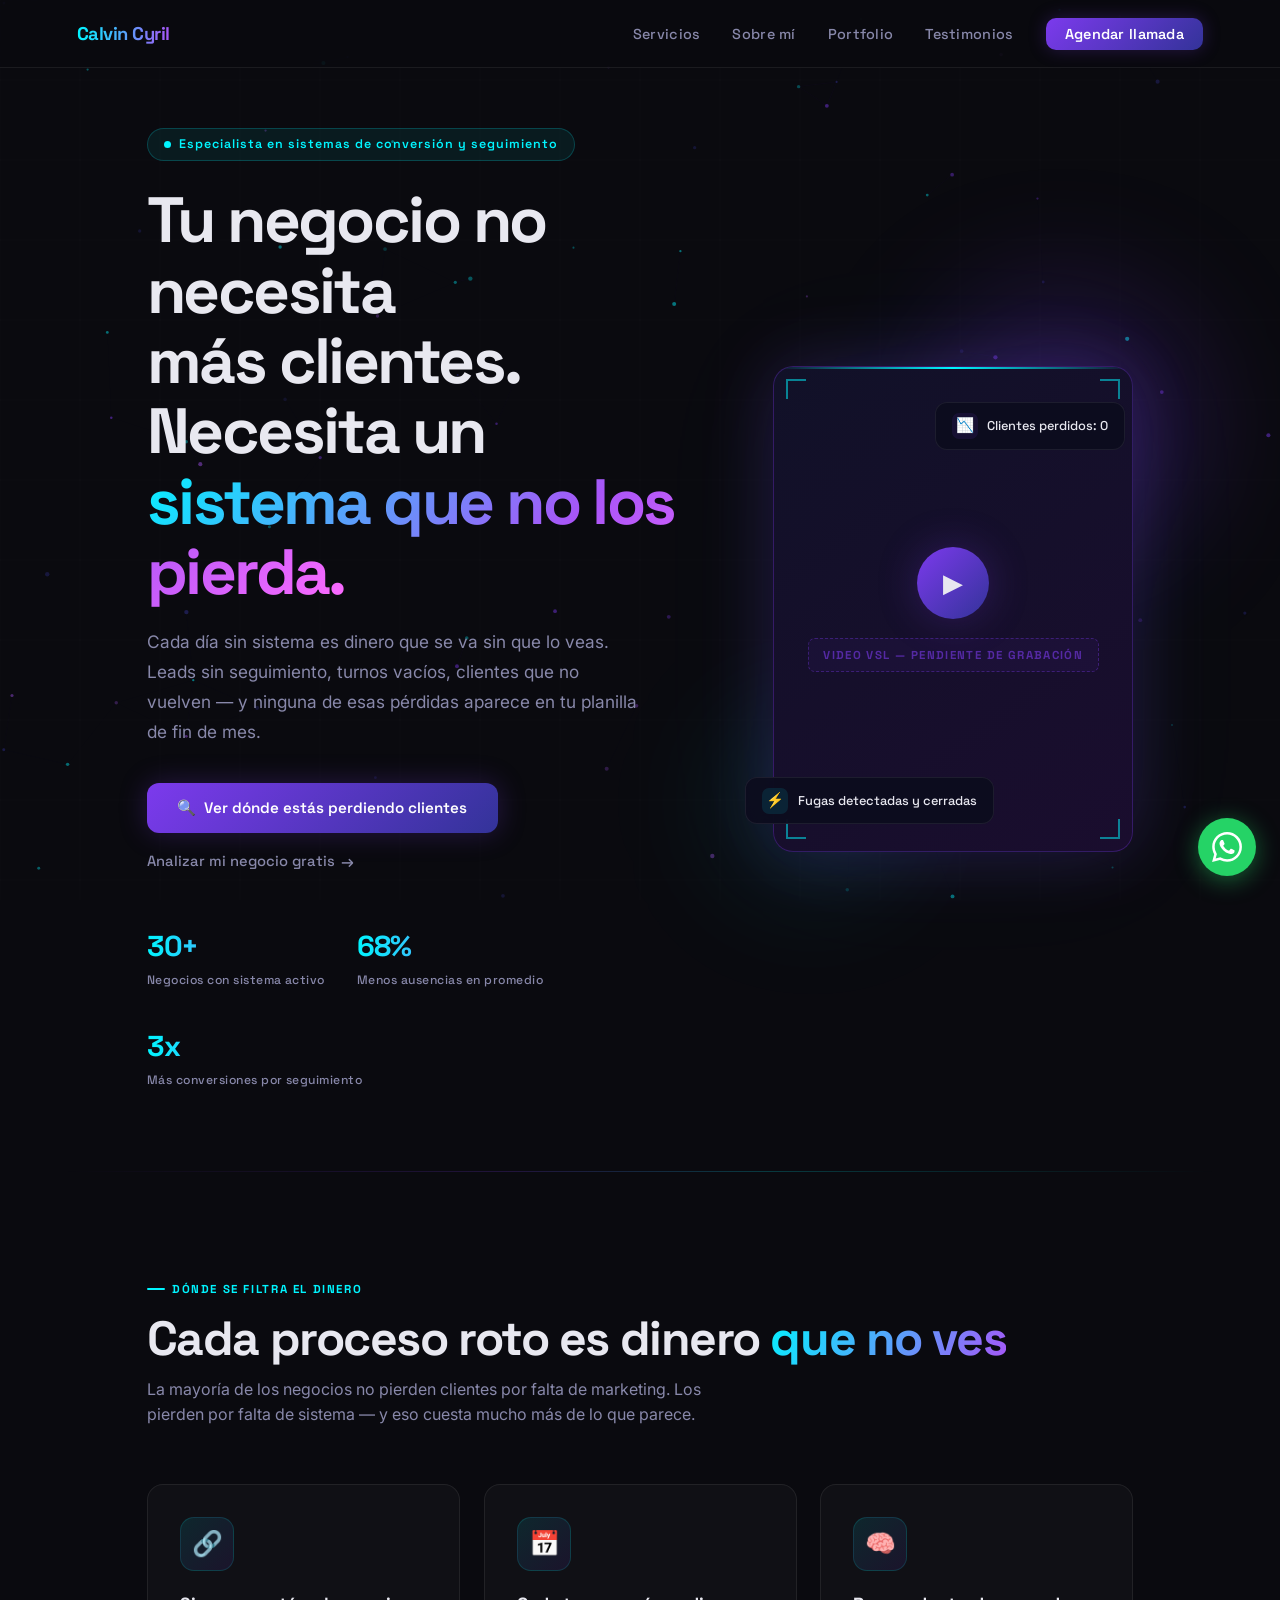
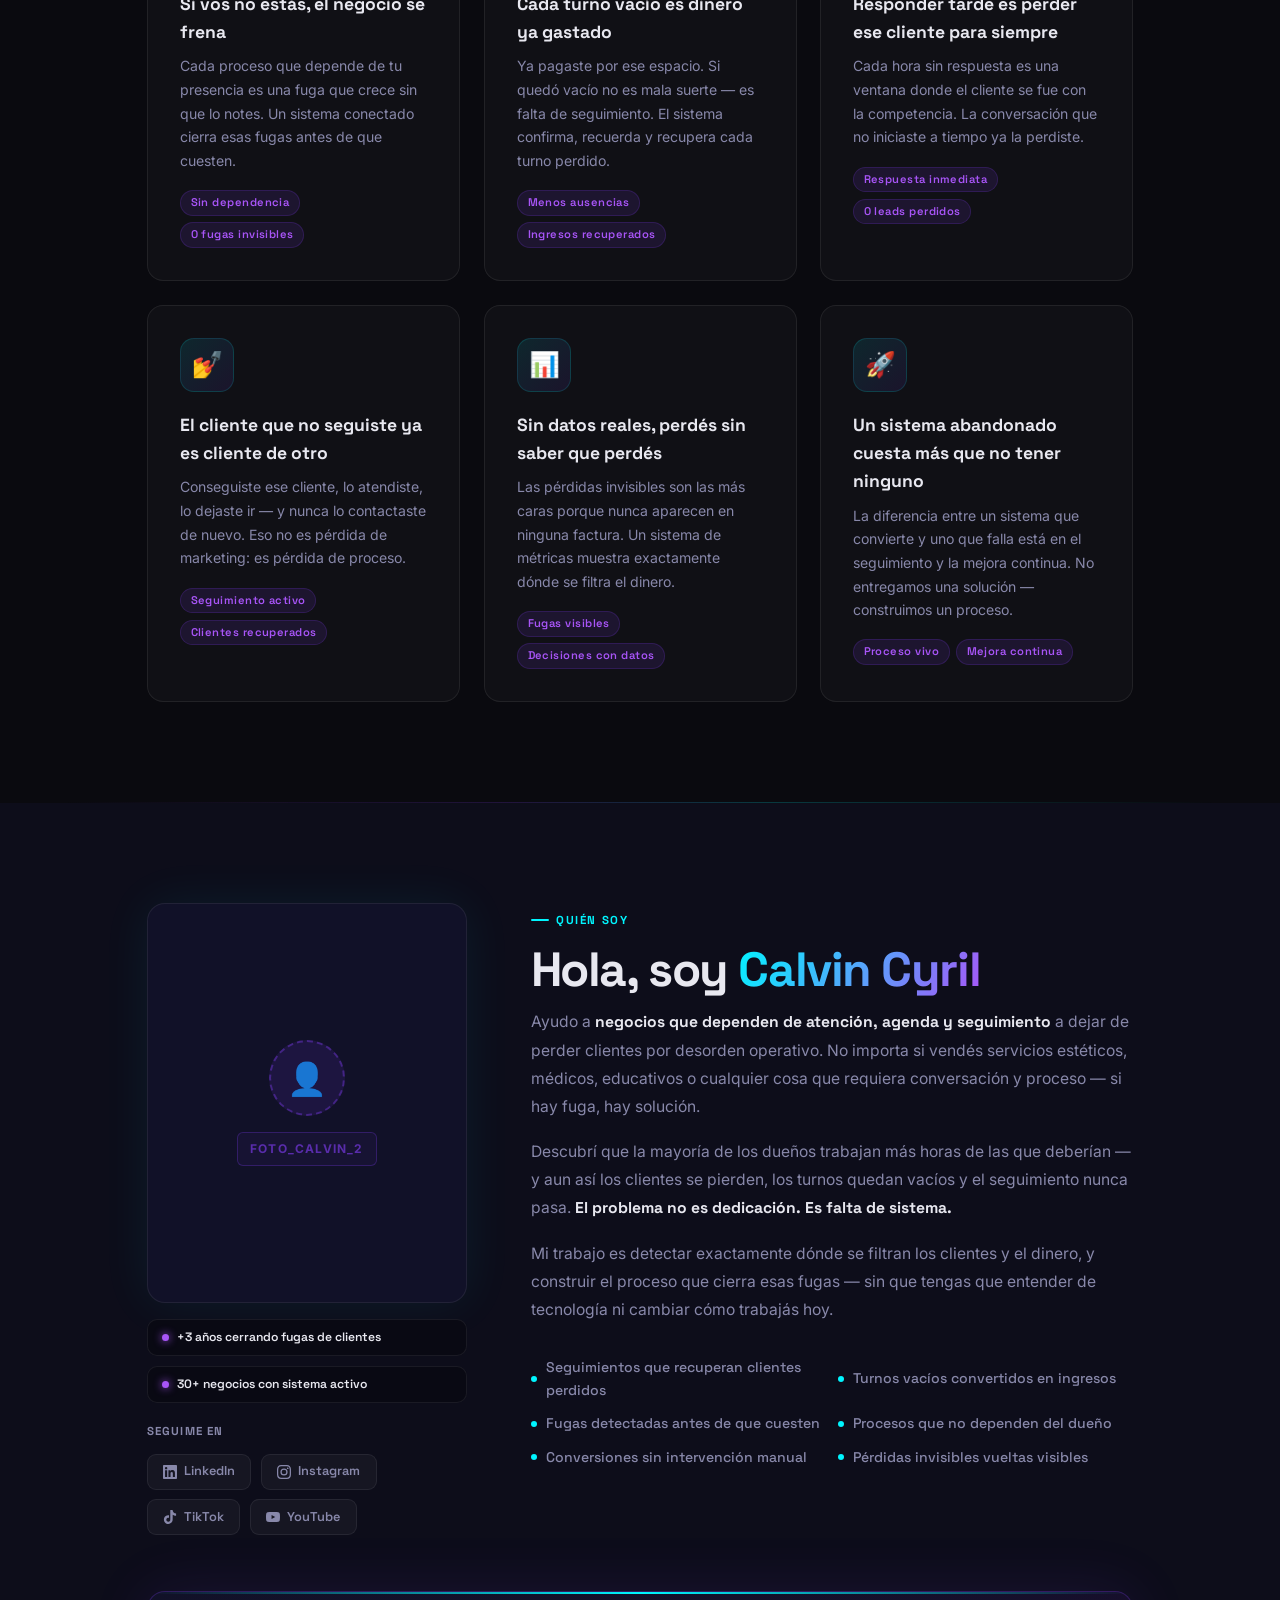
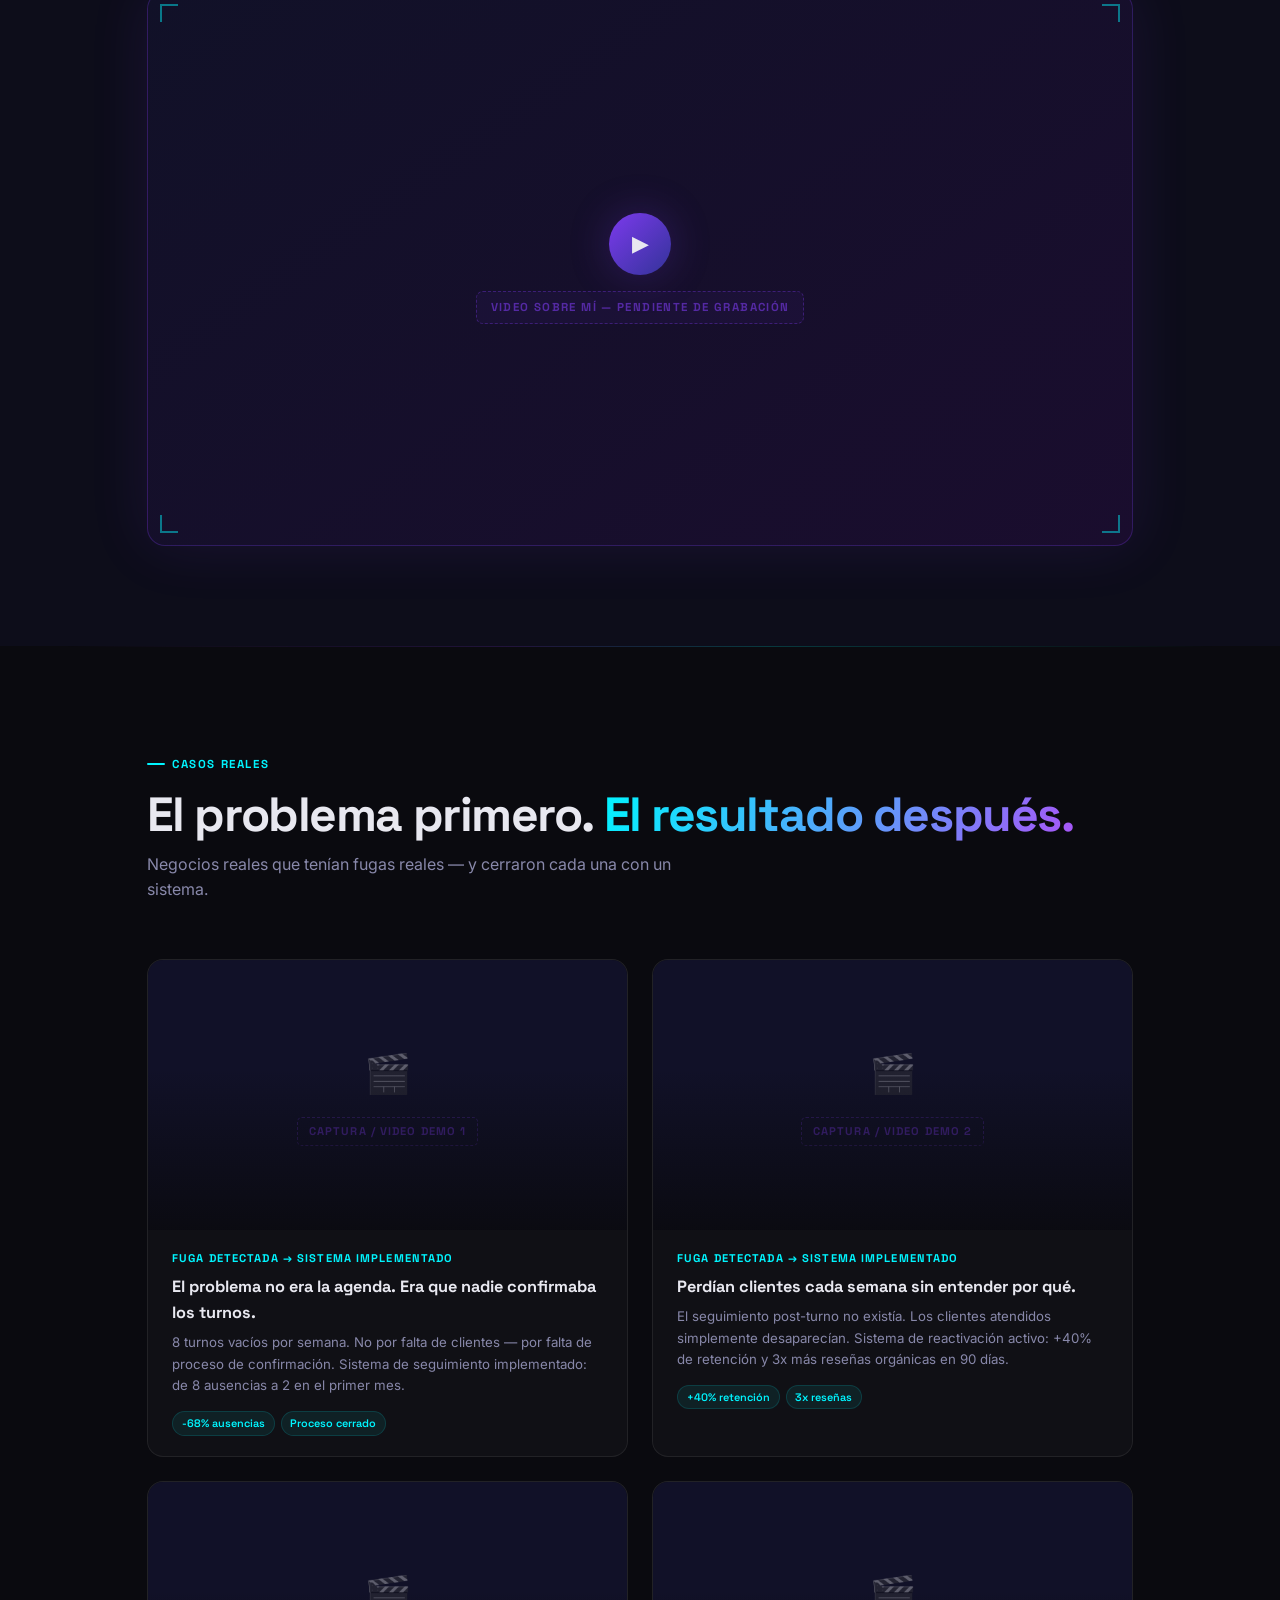
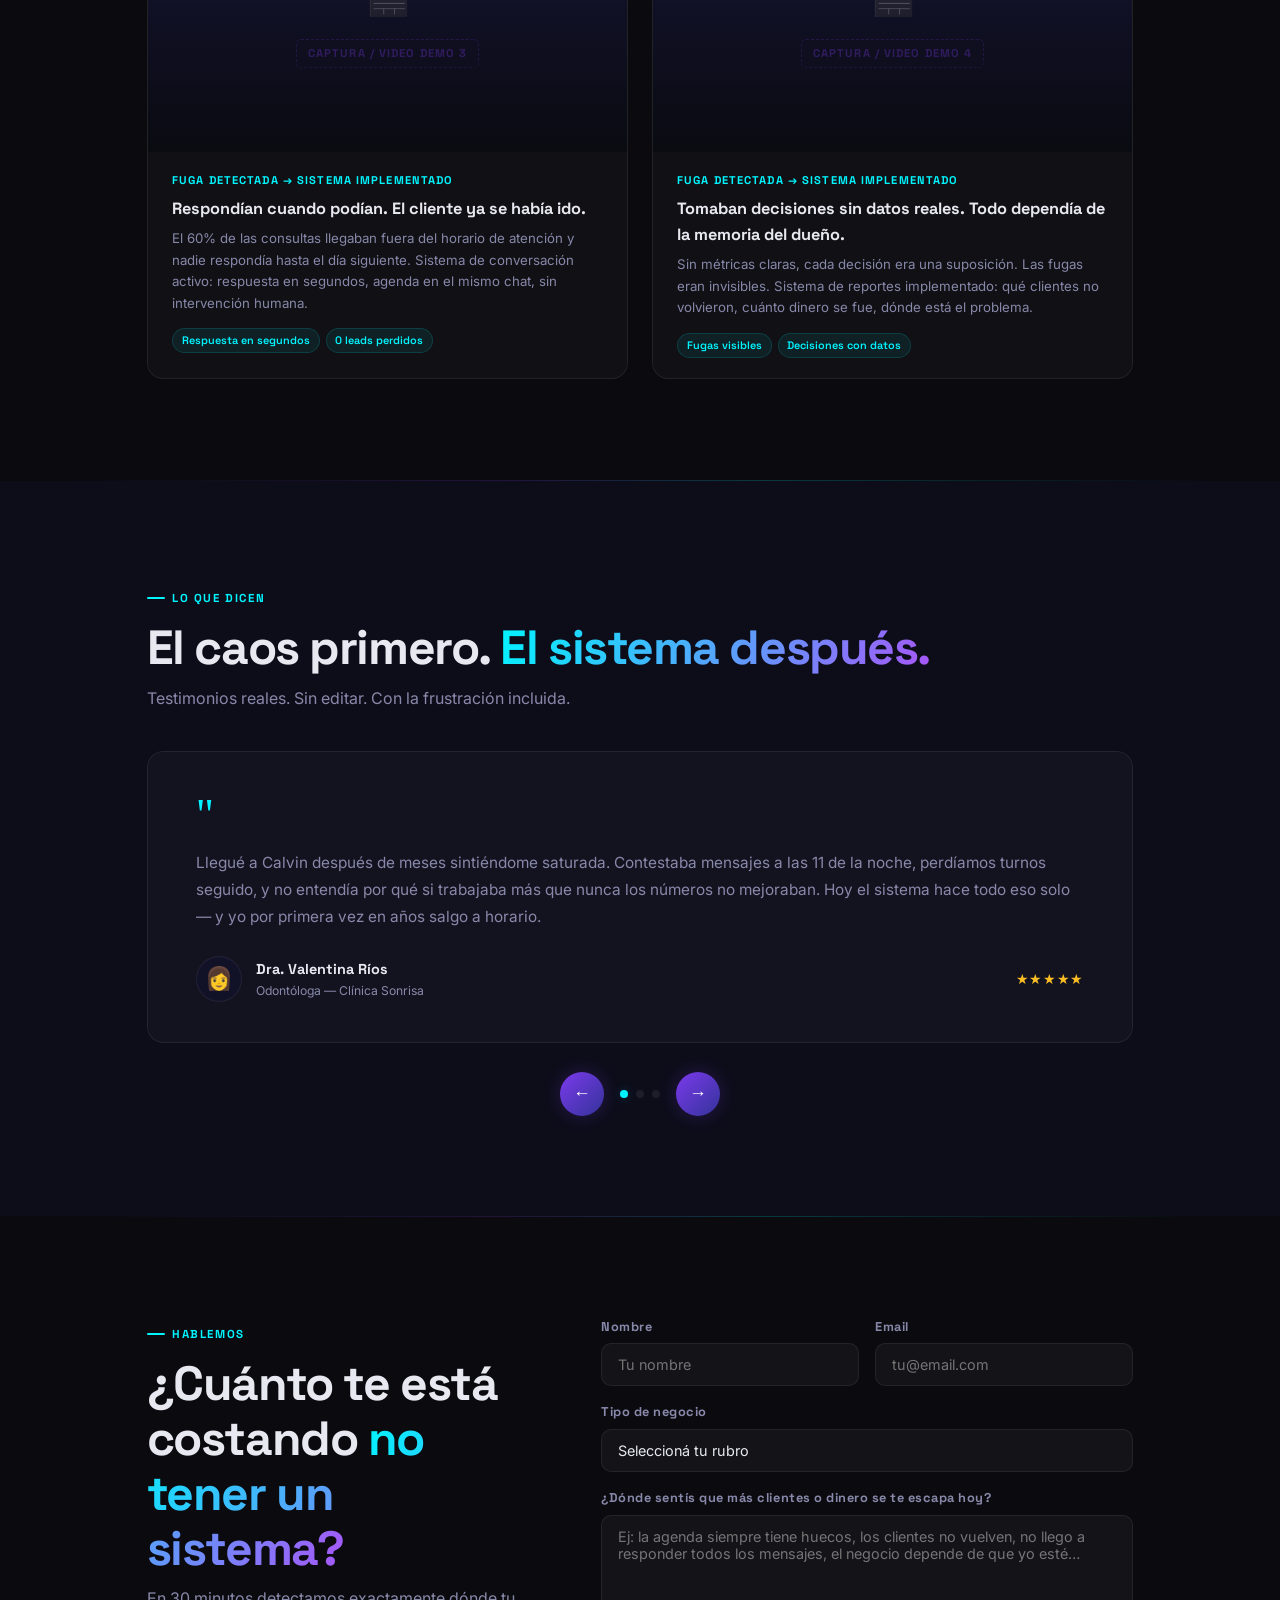
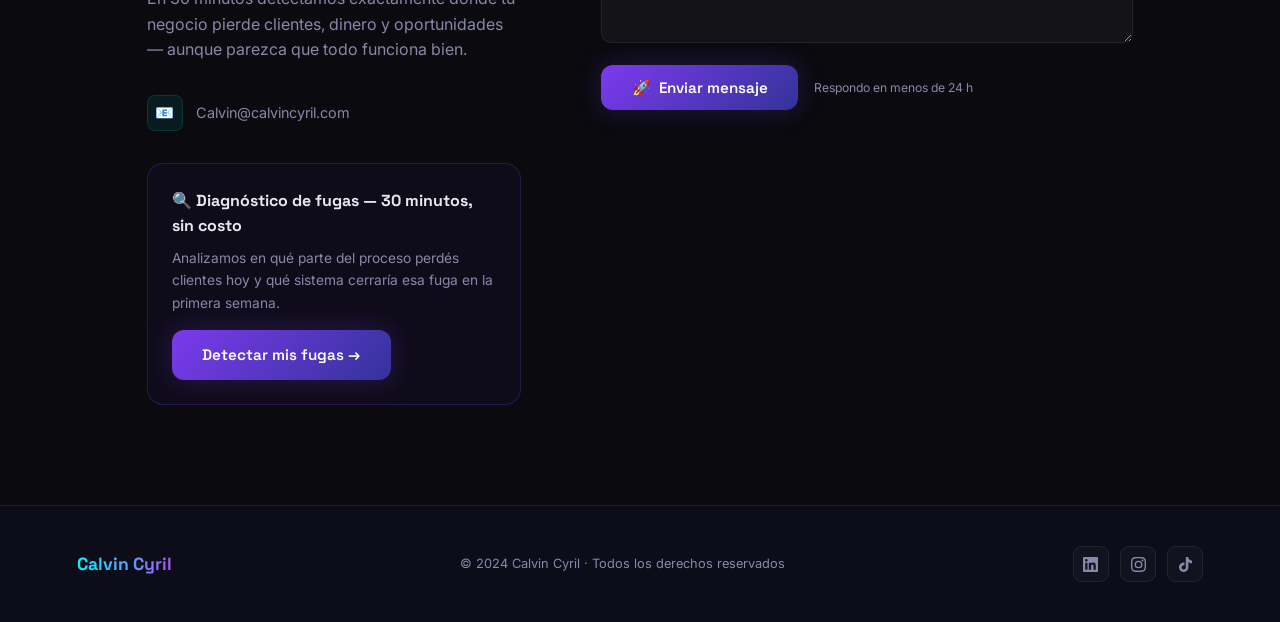
==== index.html @ 72922865 "primer commit" ====
<!DOCTYPE html>
<html lang="es">
<head>
  <meta charset="UTF-8" />
  <meta name="viewport" content="width=device-width, initial-scale=1.0" />
  <title>Calvin Cyril — Implemento sistemas que convierten y retienen clientes</title>
  <link rel="preconnect" href="https://fonts.googleapis.com" />
  <link rel="preconnect" href="https://fonts.gstatic.com" crossorigin />
  <link href="https://fonts.googleapis.com/css2?family=Space+Grotesk:wght@300;400;500;600;700&family=Inter:wght@300;400;500;600&display=swap" rel="stylesheet" />
  <style>
    /* ====== RESET & VARIABLES ====== */
    *, *::before, *::after { box-sizing: border-box; margin: 0; padding: 0; }

    :root {
      --bg:     #0a0a0f;
      --bg2:    #0d0d1a;
      --bg3:    #111128;
      --cyan:   #00f5ff;
      --violet: #7c3aed;
      --vio2:   #a855f7;
      --vio3:   #333399;
      --gc:     rgba(0,245,255,.18);
      --gv:     rgba(124,58,237,.25);
      --text:   #e8e8f0;
      --muted:  #8888aa;
      --border: rgba(255,255,255,.07);
      --card:   rgba(255,255,255,.028);
      --r:      16px;
      --t:      .35s cubic-bezier(.4,0,.2,1);
    }

    html { scroll-behavior: smooth; }
    body {
      font-family: 'Space Grotesk', sans-serif;
      background: var(--bg);
      color: var(--text);
      overflow-x: hidden;
      line-height: 1.6;
    }
    ::selection { background: var(--violet); color: #fff; }
    ::-webkit-scrollbar { width: 5px; }
    ::-webkit-scrollbar-track { background: var(--bg); }
    ::-webkit-scrollbar-thumb { background: var(--vio3); border-radius: 3px; }

    /* ====== CANVAS ====== */
    #bg-canvas { position: fixed; inset: 0; z-index: 0; pointer-events: none; }

    /* ====== NAV ====== */
    nav {
      position: fixed; top: 0; left: 0; right: 0; z-index: 100;
      padding: 0 6vw; height: 68px;
      display: flex; align-items: center; justify-content: space-between;
      background: rgba(10,10,15,.75);
      backdrop-filter: blur(18px);
      border-bottom: 1px solid var(--border);
      transition: background var(--t);
    }
    .nav-logo {
      font-size: 1.15rem; font-weight: 700; letter-spacing: -.5px;
      background: linear-gradient(90deg,var(--cyan),var(--vio2));
      -webkit-background-clip: text; -webkit-text-fill-color: transparent; background-clip: text;
    }
    .nav-links { display: flex; gap: 2rem; list-style: none; }
    .nav-links a {
      color: var(--muted); text-decoration: none;
      font-size: .9rem; font-weight: 500; letter-spacing: .02em;
      transition: color var(--t);
    }
    .nav-links a:hover { color: var(--cyan); }
    .nav-cta {
      padding: .45rem 1.2rem !important;
      border-radius: 10px !important;
      background: linear-gradient(135deg,var(--violet),var(--vio3)) !important;
      color: #fff !important;
      box-shadow: 0 0 18px var(--gv) !important;
      font-weight: 600 !important;
    }
    .nav-cta:hover { filter: brightness(1.15) !important; transform: translateY(-1px); box-shadow: 0 0 30px var(--gv) !important; }
    .hamburger { display: none; flex-direction: column; gap: 5px; cursor: pointer; padding: 4px; }
    .hamburger span { display: block; width: 24px; height: 2px; background: var(--text); border-radius: 2px; transition: var(--t); }

    /* ====== SINGLE BUTTON STYLE ====== */
    .btn {
      display: inline-flex; align-items: center; gap: .5rem;
      padding: .82rem 1.9rem; border-radius: 12px;
      font-family: 'Space Grotesk', sans-serif;
      font-weight: 600; font-size: .95rem;
      cursor: pointer; text-decoration: none;
      border: none;
      background: linear-gradient(135deg,var(--violet) 0%,var(--vio3) 100%);
      color: #fff;
      box-shadow: 0 0 28px var(--gv);
      transition: var(--t);
    }
    .btn:hover {
      transform: translateY(-2px);
      box-shadow: 0 0 48px rgba(124,58,237,.55);
      filter: brightness(1.12);
    }
    .btn-sm { padding: .6rem 1.3rem; font-size: .88rem; }

    /* ====== SHARED ====== */
    section { position: relative; z-index: 1; }
    .section-inner { max-width: 1140px; margin: 0 auto; padding: 100px 6vw; }
    .section-tag {
      display: inline-flex; align-items: center; gap: .45rem;
      font-size: .72rem; font-weight: 700; letter-spacing: .14em;
      text-transform: uppercase; color: var(--cyan); margin-bottom: .9rem;
    }
    .section-tag::before {
      content: ''; display: block; width: 18px; height: 2px;
      background: var(--cyan); border-radius: 2px;
    }
    .section-title {
      font-size: clamp(1.9rem,4vw,3rem); font-weight: 700;
      line-height: 1.14; letter-spacing: -.03em; margin-bottom: .6rem;
    }
    .section-title span {
      background: linear-gradient(120deg,var(--cyan) 0%,var(--vio2) 100%);
      -webkit-background-clip: text; -webkit-text-fill-color: transparent; background-clip: text;
    }
    .section-sub {
      color: var(--muted); font-size: 1rem; max-width: 560px;
      margin-bottom: 3.5rem; font-family: 'Inter',sans-serif;
    }
    .gradient-divider {
      height: 1px;
      background: linear-gradient(90deg,transparent 5%,var(--violet) 40%,var(--cyan) 60%,transparent 95%);
      opacity: .2;
    }

    /* ====== DOMINO ANIMATIONS ====== */
    @keyframes dominoFall {
      0%   { opacity:0; transform: perspective(700px) rotateX(-30deg) translateY(50px) scale(.97); }
      65%  { opacity:1; transform: perspective(700px) rotateX(4deg)   translateY(-4px) scale(1); }
      100% { opacity:1; transform: perspective(700px) rotateX(0)       translateY(0)    scale(1); }
    }
    .domino-item { opacity: 0; }
    .domino-item.dom-in {
      animation: dominoFall .6s cubic-bezier(.34,1.2,.64,1) forwards;
    }

    /* fade-up for non-card elements */
    .fade-up { opacity:0; transform:translateY(28px); transition: opacity .7s ease, transform .7s ease; }
    .fade-up.visible { opacity:1; transform:translateY(0); }

    /* ====== ICON ANIMATIONS ====== */
    @keyframes iSpin   { to { transform: rotate(360deg); } }
    @keyframes iBounce { 0%,100%{transform:translateY(0)} 50%{transform:translateY(-7px)} }
    @keyframes iGlow   { 0%,100%{box-shadow:0 0 10px var(--gc)} 50%{box-shadow:0 0 28px var(--gc),0 0 50px rgba(0,245,255,.15)} }
    @keyframes iPulse  { 0%,100%{transform:scale(1)} 50%{transform:scale(1.18)} }
    @keyframes iFloat  { 0%,100%{transform:translateY(0) rotate(0deg)} 50%{transform:translateY(-5px) rotate(8deg)} }
    @keyframes iPing   { 0%,100%{transform:scale(1);opacity:1} 50%{transform:scale(1.12);opacity:.85} }

    .i-spin  { animation: iSpin   9s linear         infinite; }
    .i-bounce{ animation: iBounce 2.4s ease-in-out  infinite; }
    .i-glow  { animation: iGlow   2.2s ease-in-out  infinite; }
    .i-pulse { animation: iPulse  2s ease-in-out    infinite; }
    .i-float { animation: iFloat  3.2s ease-in-out  infinite; }
    .i-ping  { animation: iPing   2.8s ease-in-out  infinite; }

    @keyframes pulse { 0%,100%{opacity:1;transform:scale(1)} 50%{opacity:.4;transform:scale(.8)} }
    @keyframes float { 0%,100%{transform:translateY(0)} 50%{transform:translateY(-9px)} }

    /* ====== HERO ====== */
    #hero {
      min-height: 100vh; display: flex; align-items: center;
      padding-top: 68px; overflow: hidden;
    }
    .hero-inner {
      max-width: 1140px; margin: 0 auto; padding: 60px 6vw 80px;
      display: grid; grid-template-columns: 1fr 480px;
      gap: 4rem; align-items: center;
    }
    .hero-badge {
      display: inline-flex; align-items: center; gap: .5rem;
      padding: .35rem 1rem; border-radius: 50px;
      background: rgba(0,245,255,.07);
      border: 1px solid rgba(0,245,255,.2);
      color: var(--cyan); font-size: .78rem; font-weight: 600;
      letter-spacing: .08em; margin-bottom: 1.5rem;
    }
    .hero-badge .dot { width:7px;height:7px;border-radius:50%;background:var(--cyan);animation:pulse 2s infinite; }

    .hero-title {
      font-size: clamp(2.2rem, 5.5vw, 4rem);
      font-weight: 700; line-height: 1.1;
      letter-spacing: -.04em; margin-bottom: 1.2rem;
    }
    .hero-title .g {
      background: linear-gradient(135deg,var(--cyan) 0%,var(--vio2) 60%,#ff6bff 100%);
      -webkit-background-clip: text; -webkit-text-fill-color: transparent; background-clip: text;
    }
    .hero-desc {
      font-family: 'Inter',sans-serif; font-size: 1.08rem;
      color: var(--muted); line-height: 1.75;
      margin-bottom: 2.2rem; max-width: 490px;
    }
    .hero-actions { display: flex; gap: 1rem; flex-wrap: wrap; margin-bottom: 3rem; }

    /* Hero secondary link */
    .hero-link {
      display: inline-flex; align-items: center; gap: .4rem;
      color: var(--muted); font-size: .92rem; font-weight: 500;
      text-decoration: none; transition: color var(--t);
      align-self: center;
    }
    .hero-link:hover { color: var(--cyan); }
    .hero-link .arrow { font-size: 1rem; transition: transform var(--t); }
    .hero-link:hover .arrow { transform: translateX(4px); }

    .hero-stats { display: flex; gap: 2rem; flex-wrap: wrap; }
    .stat { display: flex; flex-direction: column; gap: .15rem; }
    .stat-num {
      font-size: 1.8rem; font-weight: 700;
      background: linear-gradient(90deg,var(--cyan),var(--vio2));
      -webkit-background-clip: text; -webkit-text-fill-color: transparent; background-clip: text;
      letter-spacing: -.04em;
    }
    .stat-label { font-size: .76rem; color: var(--muted); font-weight: 500; letter-spacing: .04em; }

    /* VSL video placeholder */
    .hero-vsl-wrap { position: relative; }
    .hero-vsl-frame {
      position: relative; border-radius: 20px; overflow: hidden;
      aspect-ratio: 9/16;
      background: linear-gradient(145deg,var(--bg3) 0%,#1a0d2e 100%);
      border: 1px solid rgba(124,58,237,.3);
      box-shadow: 0 0 70px rgba(124,58,237,.22), 0 0 140px rgba(0,245,255,.05);
    }
    .vsl-inner {
      width:100%; height:100%; display:flex; flex-direction:column;
      align-items:center; justify-content:center; gap:1.2rem;
      position:relative; z-index:1;
    }
    .vsl-play-btn {
      width: 72px; height: 72px; border-radius: 50%;
      background: linear-gradient(135deg,var(--violet),var(--vio3));
      display: flex; align-items: center; justify-content: center;
      font-size: 1.6rem; box-shadow: 0 0 40px var(--gv);
      cursor: pointer; transition: var(--t);
    }
    .vsl-play-btn:hover { transform: scale(1.1); box-shadow: 0 0 60px rgba(124,58,237,.6); }
    .vsl-label {
      font-size: .72rem; font-weight: 700; letter-spacing: .12em;
      color: rgba(124,58,237,.6); text-align: center; padding: .4rem .9rem;
      border: 1px dashed rgba(124,58,237,.35); border-radius: 7px;
      background: rgba(124,58,237,.06);
    }
    .vsl-scan {
      position: absolute; top: 0; left: 0; right: 0; height: 2px;
      background: linear-gradient(90deg,transparent,var(--cyan),transparent);
      animation: vslScan 3s linear infinite;
    }
    @keyframes vslScan {
      0%   { top: 0;    opacity: .7; }
      100% { top: 100%; opacity: 0; }
    }
    .vsl-corner {
      position: absolute; width: 20px; height: 20px;
      border-color: var(--cyan); border-style: solid; opacity: .5;
    }
    .vsl-corner.tl { top:12px;left:12px;  border-width:2px 0 0 2px; }
    .vsl-corner.tr { top:12px;right:12px; border-width:2px 2px 0 0; }
    .vsl-corner.bl { bottom:12px;left:12px;  border-width:0 0 2px 2px; }
    .vsl-corner.br { bottom:12px;right:12px; border-width:0 2px 2px 0; }

    .hero-deco { position:absolute; border-radius:50%; filter:blur(60px); pointer-events:none; }
    .hero-deco-1 { width:280px;height:280px;background:rgba(124,58,237,.2);top:-80px;right:-70px; }
    .hero-deco-2 { width:180px;height:180px;background:rgba(0,245,255,.1);bottom:-40px;left:-50px; }

    .floating-card {
      position: absolute;
      background: rgba(13,13,30,.92);
      border: 1px solid var(--border); border-radius: 12px;
      padding: .6rem 1rem; display: flex; align-items: center; gap: .6rem;
      font-size: .8rem; font-weight: 500; backdrop-filter: blur(10px);
      white-space: nowrap; animation: float 4s ease-in-out infinite; z-index: 2;
    }
    .floating-card.c1 { bottom:28px;left:-28px;animation-delay:0s; }
    .floating-card.c2 { top:36px;right:-16px;animation-delay:2s; }
    .fc-icon { width:26px;height:26px;border-radius:7px;display:flex;align-items:center;justify-content:center;font-size:.9rem; }

    /* ====== SERVICES ====== */
    #servicios { background: var(--bg); }
    .services-grid { display: grid; grid-template-columns: repeat(auto-fit,minmax(300px,1fr)); gap: 1.5rem; perspective: 1200px; }

    .service-card {
      background: var(--card); border: 1px solid var(--border);
      border-radius: var(--r); padding: 2rem;
      transition: border-color var(--t), transform var(--t), box-shadow var(--t);
      position: relative; overflow: hidden; cursor: default;
    }
    .service-card::before {
      content:''; position:absolute; inset:0;
      background:linear-gradient(135deg,var(--gc) 0%,var(--gv) 100%);
      opacity:0; transition:opacity var(--t);
    }
    .service-card:hover { border-color:rgba(0,245,255,.25); transform:translateY(-5px); box-shadow:0 12px 40px rgba(0,245,255,.08); }
    .service-card:hover::before { opacity:1; }

    .svc-icon {
      width:54px;height:54px;border-radius:14px;
      background:linear-gradient(135deg,rgba(0,245,255,.1),rgba(124,58,237,.1));
      border:1px solid rgba(0,245,255,.14);
      display:flex;align-items:center;justify-content:center;font-size:1.55rem;
      margin-bottom:1.2rem; position:relative; z-index:1;
    }
    .svc-title { font-size:1.1rem;font-weight:700;margin-bottom:.5rem;position:relative;z-index:1; }
    .svc-desc { font-family:'Inter',sans-serif;font-size:.88rem;color:var(--muted);line-height:1.68;position:relative;z-index:1; }
    .svc-tags { display:flex;flex-wrap:wrap;gap:.4rem;margin-top:1.1rem;position:relative;z-index:1; }
    .svc-tag {
      padding:.18rem .6rem;border-radius:50px;
      background:rgba(124,58,237,.12);border:1px solid rgba(124,58,237,.2);
      color:var(--vio2);font-size:.7rem;font-weight:600;letter-spacing:.04em;
    }

    /* ====== ABOUT ====== */
    #sobre-mi { background: var(--bg2); }
    .about-wrap { max-width:1140px;margin:0 auto;padding:100px 6vw; }
    .about-top {
      display: grid; grid-template-columns: 340px 1fr;
      gap: 4.5rem; align-items: start; margin-bottom: 3.5rem;
    }
    .about-photo-col { position: relative; }
    .about-photo-frame {
      border-radius: 18px; overflow: hidden; aspect-ratio: 4/5;
      background: var(--bg3); border: 1px solid var(--border);
      box-shadow: 0 0 50px rgba(0,245,255,.07);
    }
    .photo-placeholder {
      width:100%;height:100%;display:flex;flex-direction:column;
      align-items:center;justify-content:center;gap:1rem;color:var(--muted);
      font-family:'Inter',sans-serif;
    }
    .ph-icon {
      width:76px;height:76px;border-radius:50%;
      background:rgba(124,58,237,.12);border:2px dashed rgba(124,58,237,.4);
      display:flex;align-items:center;justify-content:center;font-size:2rem;
    }
    .ph-label {
      font-size:.75rem;font-weight:700;letter-spacing:.1em;
      color:rgba(124,58,237,.65);text-align:center;padding:.38rem .75rem;
      border:1px solid rgba(124,58,237,.28);border-radius:6px;
      background:rgba(124,58,237,.06);
    }

    /* RRSS */
    .about-rrss { display:flex;flex-direction:column;gap:.6rem;margin-top:1.2rem; }
    .about-rrss-title { font-size:.72rem;font-weight:700;letter-spacing:.1em;color:var(--muted);text-transform:uppercase;margin-bottom:.2rem; }
    .rrss-row { display:flex;gap:.6rem;flex-wrap:wrap; }
    .rrss-btn {
      display:inline-flex;align-items:center;gap:.45rem;
      padding:.42rem .95rem;border-radius:9px;
      background:rgba(255,255,255,.04);border:1px solid var(--border);
      color:var(--muted);font-size:.8rem;font-weight:600;
      text-decoration:none;transition:var(--t);
    }
    .rrss-btn:hover { border-color:var(--cyan);color:var(--cyan);background:rgba(0,245,255,.07);box-shadow:0 0 14px var(--gc); }
    .rrss-btn svg { width:14px;height:14px;fill:currentColor;flex-shrink:0; }

    /* About content */
    .about-content {}
    .about-text { font-family:'Inter',sans-serif;font-size:.98rem;color:var(--muted);line-height:1.78;margin-bottom:1.1rem; }
    .about-text strong { color:var(--text);font-family:'Space Grotesk',sans-serif; }
    .skills-grid { display:grid;grid-template-columns:repeat(2,1fr);gap:.7rem;margin-top:2rem; }
    .skill-item { display:flex;align-items:center;gap:.6rem;font-size:.88rem;font-weight:500;color:var(--muted); }
    .sk-dot { width:6px;height:6px;border-radius:50%;background:var(--cyan);flex-shrink:0; }

    /* About video */
    .about-video-wrap { width:100%; }
    .about-video-frame {
      border-radius: 18px; overflow:hidden;
      aspect-ratio: 16/9;
      background: linear-gradient(145deg,var(--bg3),#1a0d2e);
      border: 1px solid rgba(124,58,237,.28);
      box-shadow: 0 0 60px rgba(124,58,237,.12);
      display:flex;flex-direction:column;align-items:center;justify-content:center;
      gap:1rem;position:relative;
    }
    .about-video-frame .vsl-scan { top:0; }
    .about-video-frame .vsl-play-btn { width:62px;height:62px;font-size:1.4rem; }
    .about-video-label {
      font-size:.72rem;font-weight:700;letter-spacing:.12em;
      color:rgba(124,58,237,.6);text-align:center;padding:.38rem .85rem;
      border:1px dashed rgba(124,58,237,.35);border-radius:7px;
      background:rgba(124,58,237,.06);
    }
    .av-corner { position:absolute;width:18px;height:18px;border-color:var(--cyan);border-style:solid;opacity:.45; }
    .av-corner.tl{top:12px;left:12px;border-width:2px 0 0 2px;}
    .av-corner.tr{top:12px;right:12px;border-width:2px 2px 0 0;}
    .av-corner.bl{bottom:12px;left:12px;border-width:0 0 2px 2px;}
    .av-corner.br{bottom:12px;right:12px;border-width:0 2px 2px 0;}

    /* About badges */
    .about-badges { display:flex;flex-direction:column;gap:.6rem;margin-top:1rem; }
    .about-badge {
      background:rgba(10,10,20,.95);border:1px solid var(--border);
      border-radius:10px;padding:.5rem .9rem;font-size:.76rem;font-weight:600;
      display:flex;align-items:center;gap:.5rem;backdrop-filter:blur(10px);
    }
    .dot-v { width:7px;height:7px;border-radius:50%;background:var(--vio2);box-shadow:0 0 8px var(--vio2); }

    /* ====== PORTFOLIO ====== */
    #portfolio { background: var(--bg); }
    .portfolio-grid { display:grid;grid-template-columns:repeat(auto-fit,minmax(300px,1fr));gap:1.5rem;perspective:1200px; }
    .project-card {
      background:var(--card);border:1px solid var(--border);
      border-radius:var(--r);overflow:hidden;transition:var(--t);
    }
    .project-card:hover { border-color:rgba(124,58,237,.3);transform:translateY(-5px);box-shadow:0 14px 48px rgba(124,58,237,.1); }
    .project-thumb {
      aspect-ratio:16/9;background:var(--bg3);
      display:flex;align-items:center;justify-content:center;position:relative;overflow:hidden;
    }
    .project-thumb::after {
      content:'';position:absolute;inset:0;
      background:linear-gradient(180deg,transparent 40%,rgba(10,10,15,.9) 100%);
    }
    .thumb-placeholder { display:flex;flex-direction:column;align-items:center;justify-content:center;gap:.8rem;color:var(--muted);width:100%;height:100%; }
    .th-icon { font-size:2.4rem;opacity:.35; }
    .th-label { font-size:.7rem;font-weight:700;letter-spacing:.1em;color:rgba(124,58,237,.5);border:1px dashed rgba(124,58,237,.28);padding:.28rem .65rem;border-radius:5px; }
    .project-info { padding:1.3rem 1.5rem; }
    .project-type { font-size:.7rem;font-weight:700;letter-spacing:.1em;color:var(--cyan);text-transform:uppercase;margin-bottom:.35rem; }
    .project-title { font-size:1.02rem;font-weight:700;margin-bottom:.38rem; }
    .project-desc { font-family:'Inter',sans-serif;font-size:.83rem;color:var(--muted);line-height:1.62; }
    .project-chips { display:flex;flex-wrap:wrap;gap:.38rem;margin-top:.9rem; }
    .project-chip {
      padding:.16rem .55rem;border-radius:50px;
      background:rgba(0,245,255,.07);border:1px solid rgba(0,245,255,.14);
      color:var(--cyan);font-size:.68rem;font-weight:600;
    }

    /* ====== TESTIMONIALS CAROUSEL ====== */
    #testimonios { background: var(--bg2); }
    .testi-carousel-wrap { position:relative; }
    .testi-viewport { overflow:hidden;border-radius:var(--r); }
    .testi-track {
      display:flex;
      transition: transform .55s cubic-bezier(.4,0,.2,1);
    }
    .testi-card {
      flex: 0 0 100%; min-width:0;
      background:var(--card);border:1px solid var(--border);
      border-radius:var(--r);padding:2.2rem;
    }
    .testi-quote {
      font-size:2.8rem;line-height:1;
      background:linear-gradient(135deg,var(--cyan),var(--vio2));
      -webkit-background-clip:text;-webkit-text-fill-color:transparent;background-clip:text;
      margin-bottom:.8rem;font-family:Georgia,serif;
    }
    .testi-text { font-family:'Inter',sans-serif;font-size:.96rem;color:var(--muted);line-height:1.75;margin-bottom:1.6rem; }
    .testi-footer { display:flex;align-items:center;gap:.9rem; }
    .testi-avatar {
      width:46px;height:46px;border-radius:50%;background:var(--bg3);
      border:1px solid var(--border);display:flex;align-items:center;justify-content:center;
      font-size:1.4rem;flex-shrink:0;
    }
    .testi-name { font-size:.9rem;font-weight:700; }
    .testi-role { font-size:.76rem;color:var(--muted);font-family:'Inter',sans-serif; }
    .testi-stars { margin-left:auto;color:#fbbf24;font-size:.9rem;letter-spacing:.05em; }

    .testi-controls {
      display:flex;align-items:center;justify-content:center;gap:1rem;margin-top:1.8rem;
    }
    .testi-arrow {
      width:44px;height:44px;border-radius:50%;
      background:var(--card);border:1px solid var(--border);
      display:flex;align-items:center;justify-content:center;
      cursor:pointer;font-size:1.1rem;color:var(--muted);
      transition:var(--t);
      background: linear-gradient(135deg,var(--violet),var(--vio3));
      color:#fff;border:none;box-shadow:0 0 18px var(--gv);
    }
    .testi-arrow:hover { transform:scale(1.1);box-shadow:0 0 32px rgba(124,58,237,.5); }
    .testi-dots { display:flex;gap:.5rem; }
    .testi-dot {
      width:8px;height:8px;border-radius:50%;background:var(--border);
      cursor:pointer;transition:var(--t);border:none;
    }
    .testi-dot.active { background:var(--cyan);box-shadow:0 0 10px var(--gc); }

    /* ====== CONTACT ====== */
    #contacto { background: var(--bg); }
    .contact-inner {
      max-width:1140px;margin:0 auto;padding:100px 6vw;
      display:grid;grid-template-columns:1fr 1fr;gap:5rem;align-items:start;
    }
    .contact-item { display:flex;align-items:center;gap:.8rem;color:var(--muted);font-family:'Inter',sans-serif;font-size:.9rem;margin-bottom:.9rem; }
    .ci-icon {
      width:36px;height:36px;border-radius:8px;
      background:rgba(0,245,255,.07);border:1px solid rgba(0,245,255,.12);
      display:flex;align-items:center;justify-content:center;font-size:.95rem;flex-shrink:0;
    }
    .calendly-box {
      margin-top:2rem;padding:1.5rem;border-radius:var(--r);
      border:1px solid rgba(124,58,237,.25);background:rgba(124,58,237,.05);
    }
    .calendly-box h4 { font-size:1rem;font-weight:700;margin-bottom:.5rem; }
    .calendly-box p { font-size:.86rem;color:var(--muted);font-family:'Inter',sans-serif;margin-bottom:1rem;line-height:1.62; }

    /* Contact form */
    .contact-form { display:flex;flex-direction:column;gap:1rem; }
    .form-group { display:flex;flex-direction:column;gap:.38rem; }
    .form-group label { font-size:.8rem;font-weight:700;color:var(--muted);letter-spacing:.04em; }
    .form-group input,
    .form-group textarea,
    .form-group select {
      background:rgba(255,255,255,.04);border:1px solid var(--border);
      border-radius:10px;padding:.75rem 1rem;color:var(--text);
      font-family:'Inter',sans-serif;font-size:.9rem;outline:none;
      transition:border-color var(--t),box-shadow var(--t);-webkit-appearance:none;
    }
    .form-group select option { background:var(--bg2); }
    .form-group input:focus,
    .form-group textarea:focus,
    .form-group select:focus {
      border-color:rgba(0,245,255,.38);box-shadow:0 0 0 3px rgba(0,245,255,.08);
    }
    .form-group textarea { resize:vertical;min-height:128px; }
    .form-row { display:grid;grid-template-columns:1fr 1fr;gap:1rem; }
    .form-submit { display:flex;gap:1rem;align-items:center;flex-wrap:wrap;margin-top:.4rem; }
    .form-note { font-family:'Inter',sans-serif;font-size:.76rem;color:var(--muted); }

    /* ====== FOOTER ====== */
    footer {
      position:relative;z-index:1;
      background:var(--bg2);border-top:1px solid var(--border);
      padding:2.5rem 6vw;
    }
    .footer-inner {
      max-width:1140px;margin:0 auto;
      display:flex;justify-content:space-between;align-items:center;gap:2rem;flex-wrap:wrap;
    }
    .footer-logo {
      font-size:1.1rem;font-weight:700;
      background:linear-gradient(90deg,var(--cyan),var(--vio2));
      -webkit-background-clip:text;-webkit-text-fill-color:transparent;background-clip:text;
    }
    .footer-copy { font-family:'Inter',sans-serif;font-size:.8rem;color:var(--muted);text-align:center; }
    .footer-socials { display:flex;gap:.7rem; }
    .social-btn {
      width:36px;height:36px;border-radius:9px;
      background:var(--card);border:1px solid var(--border);
      display:flex;align-items:center;justify-content:center;
      text-decoration:none;color:var(--muted);transition:var(--t);
    }
    .social-btn svg { width:15px;height:15px;fill:currentColor; }
    .social-btn:hover { border-color:rgba(0,245,255,.3);color:var(--cyan);box-shadow:0 0 14px var(--gc);transform:translateY(-2px); }

    /* ====== WHATSAPP FLOAT ====== */
    .wa-float {
      position:fixed;bottom:24px;right:24px;z-index:999;
      width:58px;height:58px;border-radius:50%;
      background:#25D366;
      display:flex;align-items:center;justify-content:center;
      box-shadow:0 4px 24px rgba(37,211,102,.45);
      text-decoration:none;transition:var(--t);
      animation: waPulse 2.5s ease-in-out infinite;
    }
    .wa-float svg { width:30px;height:30px;fill:#fff; }
    .wa-float:hover { transform:scale(1.12);box-shadow:0 6px 36px rgba(37,211,102,.65); animation:none; }
    @keyframes waPulse {
      0%,100%{box-shadow:0 4px 24px rgba(37,211,102,.45);}
      50%{box-shadow:0 4px 40px rgba(37,211,102,.75),0 0 0 8px rgba(37,211,102,.12);}
    }

    /* ====== DESKTOP LARGE ≥1300px ====== */
    @media(min-width:1300px) {
      .hero-inner { grid-template-columns: 1fr 420px; gap: 5rem; }
      .hero-vsl-frame { height: clamp(500px, 56vh, 620px); }
    }

    /* ====== DESKTOP BASE 901px – 1299px ====== */
    @media(min-width:901px) {
      /* VSL: drop 9/16 portrait, use fixed viewport-relative height */
      .hero-inner {
        grid-template-columns: 1fr 360px;
        gap: 4rem;
        min-height: calc(100vh - 68px);
        align-items: center;
      }
      .hero-vsl-frame {
        aspect-ratio: unset;
        height: clamp(440px, 54vh, 580px);
        width: 100%;
      }
      /* Floating cards: keep inside the visible hero area */
      .floating-card.c2 { right: 8px; }
      /* Services: always 3 cols on desktop */
      .services-grid { grid-template-columns: repeat(3,1fr); }
      /* Portfolio: 2×2 grid (4 cards) */
      .portfolio-grid { grid-template-columns: repeat(2,1fr); }
      /* Testimonials: wider cards look better slightly constrained */
      .testi-card { padding: 2.5rem 3rem; }
      /* About: slightly tighter column */
      .about-top { grid-template-columns: 320px 1fr; gap: 4rem; }
    }

    /* ====== TABLET 701px – 900px ====== */
    @media(max-width:900px) {
      .hero-inner {
        grid-template-columns: 1fr;
        padding: 50px 6vw 70px;
        gap: 3rem;
      }
      .hero-content { order: 1; }
      .hero-vsl-wrap { order: 2; max-width: 360px; margin: 0 auto; }
      .about-top { grid-template-columns: 1fr; gap: 2.5rem; }
      .about-photo-col { max-width: 300px; margin: 0 auto; }
      .contact-inner { grid-template-columns: 1fr; gap: 3rem; }
      .section-inner { padding: 80px 6vw; }
      .about-wrap { padding: 80px 6vw; }
      .services-grid { grid-template-columns: repeat(2,1fr); }
      .portfolio-grid { grid-template-columns: repeat(2,1fr); }
    }

    /* ====== MOBILE ≤700px ====== */
    @media(max-width:700px) {
      .nav-links { display:none; }
      .nav-links.open {
        display:flex; flex-direction:column;
        position:fixed; top:68px; left:0; right:0;
        background:rgba(10,10,15,.97); border-bottom:1px solid var(--border);
        padding:1.5rem 6vw 2rem; gap:1.2rem;
        backdrop-filter:blur(20px); z-index:99;
      }
      .hamburger { display:flex; }
      .hero-inner { padding: 44px 5vw 60px; gap: 2.5rem; }
      .hero-title { font-size: 1.95rem; line-height: 1.15; }
      .hero-desc { font-size: 1rem; }
      .hero-stats { gap: 1.4rem; flex-wrap: wrap; }
      .stat-num { font-size: 1.55rem; }
      .hero-actions { flex-direction: column; align-items: flex-start; gap: .85rem; }
      .hero-vsl-wrap { max-width: 300px; margin: 0 auto; }
      .section-title { font-size: 1.75rem; }
      .section-inner { padding: 70px 5vw; }
      .about-wrap { padding: 70px 5vw; }
      .contact-inner { padding: 70px 5vw; }
      .form-row { grid-template-columns: 1fr; }
      .skills-grid { grid-template-columns: 1fr; }
      .services-grid { grid-template-columns: 1fr; }
      .portfolio-grid { grid-template-columns: 1fr; }
      .testi-card { padding: 1.6rem; }
      .about-top { gap: 2rem; }
      .about-photo-col { max-width: 260px; margin: 0 auto; }
      .footer-inner { flex-direction: column; align-items: center; text-align: center; gap: 1.2rem; }
    }

    /* ====== VERY SMALL ≤380px ====== */
    @media(max-width:380px) {
      .hero-title { font-size: 1.7rem; }
      .btn { padding: .72rem 1.4rem; font-size: .88rem; }
      .hero-badge { font-size: .7rem; }
    }
  </style>
</head>
<body>

<canvas id="bg-canvas"></canvas>

<!-- ====== NAV ====== -->
<nav id="navbar">
  <span class="nav-logo">Calvin Cyril</span>
  <ul class="nav-links" id="nav-links">
    <li><a href="#servicios">Servicios</a></li>
    <li><a href="#sobre-mi">Sobre mí</a></li>
    <li><a href="#portfolio">Portfolio</a></li>
    <li><a href="#testimonios">Testimonios</a></li>
    <li><a href="#contacto" class="nav-cta">Agendar llamada</a></li>
  </ul>
  <div class="hamburger" id="hamburger">
    <span></span><span></span><span></span>
  </div>
</nav>

<!-- ====== HERO ====== -->
<section id="hero">
  <div class="hero-inner">
    <div class="hero-content">
      <div class="hero-badge">
        <span class="dot"></span>
        Especialista en sistemas de conversión y seguimiento
      </div>

      <h1 class="hero-title">
        Tu negocio no necesita<br />
        más clientes. Necesita un<br />
        <span class="g">sistema que no los pierda.</span>
      </h1>

      <p class="hero-desc">
        Cada día sin sistema es dinero que se va sin que lo veas. Leads sin seguimiento,
        turnos vacíos, clientes que no vuelven — y ninguna de esas pérdidas aparece
        en tu planilla de fin de mes.
      </p>

      <div class="hero-actions">
        <a href="#portfolio" class="btn">
          <span>🔍</span> Ver dónde estás perdiendo clientes
        </a>
        <a href="#contacto" class="hero-link">
          Analizar mi negocio gratis <span class="arrow">→</span>
        </a>
      </div>

      <div class="hero-stats">
        <div class="stat">
          <span class="stat-num" data-target="30">0+</span>
          <span class="stat-label">Negocios con sistema activo</span>
        </div>
        <div class="stat">
          <span class="stat-num" data-target="68">0%</span>
          <span class="stat-label">Menos ausencias en promedio</span>
        </div>
        <div class="stat">
          <span class="stat-num" data-target="3">0x</span>
          <span class="stat-label">Más conversiones por seguimiento</span>
        </div>
      </div>
    </div>

    <!-- VSL Video placeholder -->
    <div class="hero-vsl-wrap">
      <div class="hero-deco hero-deco-1"></div>
      <div class="hero-deco hero-deco-2"></div>
      <div class="hero-vsl-frame">
        <div class="vsl-scan"></div>
        <div class="vsl-corner tl"></div>
        <div class="vsl-corner tr"></div>
        <div class="vsl-corner bl"></div>
        <div class="vsl-corner br"></div>
        <div class="vsl-inner">
          <div class="vsl-play-btn">▶</div>
          <div class="vsl-label">VIDEO VSL — PENDIENTE DE GRABACIÓN</div>
        </div>
      </div>
      <div class="floating-card c1">
        <div class="fc-icon" style="background:rgba(0,245,255,.1)">⚡</div>
        <span>Fugas detectadas y cerradas</span>
      </div>
      <div class="floating-card c2">
        <div class="fc-icon" style="background:rgba(124,58,237,.1)">📉</div>
        <span>Clientes perdidos: 0</span>
      </div>
    </div>
  </div>
</section>

<div class="gradient-divider"></div>

<!-- ====== SERVICIOS ====== -->
<section id="servicios">
  <div class="section-inner">
    <p class="section-tag fade-up">Dónde se filtra el dinero</p>
    <h2 class="section-title fade-up">Cada proceso roto es dinero <span>que no ves</span></h2>
    <p class="section-sub fade-up">
      La mayoría de los negocios no pierden clientes por falta de marketing.
      Los pierden por falta de sistema — y eso cuesta mucho más de lo que parece.
    </p>

    <div class="services-grid" id="svc-grid">
      <div class="service-card domino-item" style="--i:0">
        <div class="svc-icon i-spin">🔗</div>
        <h3 class="svc-title">Si vos no estás, el negocio se frena</h3>
        <p class="svc-desc">
          Cada proceso que depende de tu presencia es una fuga que crece sin que lo notes. Un sistema conectado cierra esas fugas antes de que cuesten.
        </p>
        <div class="svc-tags"><span class="svc-tag">Sin dependencia</span><span class="svc-tag">0 fugas invisibles</span></div>
      </div>

      <div class="service-card domino-item" style="--i:1">
        <div class="svc-icon i-bounce">📅</div>
        <h3 class="svc-title">Cada turno vacío es dinero ya gastado</h3>
        <p class="svc-desc">
          Ya pagaste por ese espacio. Si quedó vacío no es mala suerte — es falta de seguimiento. El sistema confirma, recuerda y recupera cada turno perdido.
        </p>
        <div class="svc-tags"><span class="svc-tag">Menos ausencias</span><span class="svc-tag">Ingresos recuperados</span></div>
      </div>

      <div class="service-card domino-item" style="--i:2">
        <div class="svc-icon i-glow">🧠</div>
        <h3 class="svc-title">Responder tarde es perder ese cliente para siempre</h3>
        <p class="svc-desc">
          Cada hora sin respuesta es una ventana donde el cliente se fue con la competencia. La conversación que no iniciaste a tiempo ya la perdiste.
        </p>
        <div class="svc-tags"><span class="svc-tag">Respuesta inmediata</span><span class="svc-tag">0 leads perdidos</span></div>
      </div>

      <div class="service-card domino-item" style="--i:3">
        <div class="svc-icon i-pulse">💅</div>
        <h3 class="svc-title">El cliente que no seguiste ya es cliente de otro</h3>
        <p class="svc-desc">
          Conseguiste ese cliente, lo atendiste, lo dejaste ir — y nunca lo contactaste de nuevo. Eso no es pérdida de marketing: es pérdida de proceso.
        </p>
        <div class="svc-tags"><span class="svc-tag">Seguimiento activo</span><span class="svc-tag">Clientes recuperados</span></div>
      </div>

      <div class="service-card domino-item" style="--i:4">
        <div class="svc-icon i-ping">📊</div>
        <h3 class="svc-title">Sin datos reales, perdés sin saber que perdés</h3>
        <p class="svc-desc">
          Las pérdidas invisibles son las más caras porque nunca aparecen en ninguna factura. Un sistema de métricas muestra exactamente dónde se filtra el dinero.
        </p>
        <div class="svc-tags"><span class="svc-tag">Fugas visibles</span><span class="svc-tag">Decisiones con datos</span></div>
      </div>

      <div class="service-card domino-item" style="--i:5">
        <div class="svc-icon i-float">🚀</div>
        <h3 class="svc-title">Un sistema abandonado cuesta más que no tener ninguno</h3>
        <p class="svc-desc">
          La diferencia entre un sistema que convierte y uno que falla está en el seguimiento y la mejora continua. No entregamos una solución — construimos un proceso.
        </p>
        <div class="svc-tags"><span class="svc-tag">Proceso vivo</span><span class="svc-tag">Mejora continua</span></div>
      </div>
    </div>
  </div>
</section>

<div class="gradient-divider"></div>

<!-- ====== SOBRE MÍ ====== -->
<section id="sobre-mi">
  <div class="about-wrap">
    <div class="about-top">
      <!-- Photo + RRSS -->
      <div class="about-photo-col fade-up">
        <div class="about-photo-frame">
          <div class="photo-placeholder">
            <div class="ph-icon">👤</div>
            <div class="ph-label">FOTO_CALVIN_2</div>
          </div>
        </div>
        <div class="about-badges">
          <div class="about-badge"><span class="dot-v"></span>+3 años cerrando fugas de clientes</div>
          <div class="about-badge"><span class="dot-v"></span>30+ negocios con sistema activo</div>
        </div>
        <div class="about-rrss">
          <p class="about-rrss-title">Seguime en</p>
          <div class="rrss-row">
            <a href="#" class="rrss-btn" target="_blank" rel="noopener">
              <svg viewBox="0 0 24 24"><path d="M20.447 20.452h-3.554v-5.569c0-1.328-.027-3.037-1.852-3.037-1.853 0-2.136 1.445-2.136 2.939v5.667H9.351V9h3.414v1.561h.046c.477-.9 1.637-1.85 3.37-1.85 3.601 0 4.267 2.37 4.267 5.455v6.286zM5.337 7.433a2.062 2.062 0 0 1-2.063-2.065 2.064 2.064 0 1 1 2.063 2.065zm1.782 13.019H3.555V9h3.564v11.452zM22.225 0H1.771C.792 0 0 .774 0 1.729v20.542C0 23.227.792 24 1.771 24h20.451C23.2 24 24 23.227 24 22.271V1.729C24 .774 23.2 0 22.222 0h.003z"/></svg>
              LinkedIn
            </a>
            <a href="#" class="rrss-btn" target="_blank" rel="noopener">
              <svg viewBox="0 0 24 24"><path d="M12 2.163c3.204 0 3.584.012 4.85.07 3.252.148 4.771 1.691 4.919 4.919.058 1.265.069 1.645.069 4.849 0 3.205-.012 3.584-.069 4.849-.149 3.225-1.664 4.771-4.919 4.919-1.266.058-1.644.07-4.85.07-3.204 0-3.584-.012-4.849-.07-3.26-.149-4.771-1.699-4.919-4.92-.058-1.265-.07-1.644-.07-4.849 0-3.204.013-3.583.07-4.849.149-3.227 1.664-4.771 4.919-4.919 1.266-.057 1.645-.069 4.849-.069zm0-2.163c-3.259 0-3.667.014-4.947.072-4.358.2-6.78 2.618-6.98 6.98-.059 1.281-.073 1.689-.073 4.948 0 3.259.014 3.668.072 4.948.2 4.358 2.618 6.78 6.98 6.98 1.281.058 1.689.072 4.948.072 3.259 0 3.668-.014 4.948-.072 4.354-.2 6.782-2.618 6.979-6.98.059-1.28.073-1.689.073-4.948 0-3.259-.014-3.667-.072-4.947-.196-4.354-2.617-6.78-6.979-6.98-1.281-.059-1.69-.073-4.949-.073zm0 5.838a6.162 6.162 0 1 0 0 12.324 6.162 6.162 0 0 0 0-12.324zM12 16a4 4 0 1 1 0-8 4 4 0 0 1 0 8zm6.406-11.845a1.44 1.44 0 1 0 0 2.881 1.44 1.44 0 0 0 0-2.881z"/></svg>
              Instagram
            </a>
            <a href="#" class="rrss-btn" target="_blank" rel="noopener">
              <svg viewBox="0 0 24 24"><path d="M12.525.02c1.31-.02 2.61-.01 3.91-.02.08 1.53.63 3.09 1.75 4.17 1.12 1.11 2.7 1.62 4.24 1.79v4.03c-1.44-.05-2.89-.35-4.2-.97-.57-.26-1.1-.59-1.62-.93-.01 2.92.01 5.84-.02 8.75-.08 1.4-.54 2.79-1.35 3.94-1.31 1.92-3.58 3.17-5.91 3.21-1.43.08-2.86-.31-4.08-1.03-2.02-1.19-3.44-3.37-3.65-5.71-.02-.5-.03-1-.01-1.49.18-1.9 1.12-3.72 2.58-4.96 1.66-1.44 3.98-2.13 6.15-1.72.02 1.48-.04 2.96-.04 4.44-.99-.32-2.15-.23-3.02.37-.63.41-1.11 1.04-1.36 1.75-.21.51-.15 1.07-.14 1.61.24 1.64 1.82 3.02 3.5 2.87 1.12-.01 2.19-.66 2.77-1.61.19-.33.4-.67.41-1.06.1-1.79.06-3.57.07-5.36.01-4.03-.01-8.05.02-12.07z"/></svg>
              TikTok
            </a>
            <a href="#" class="rrss-btn" target="_blank" rel="noopener">
              <svg viewBox="0 0 24 24"><path d="M23.498 6.186a3.016 3.016 0 0 0-2.122-2.136C19.505 3.545 12 3.545 12 3.545s-7.505 0-9.377.505A3.017 3.017 0 0 0 .502 6.186C0 8.07 0 12 0 12s0 3.93.502 5.814a3.016 3.016 0 0 0 2.122 2.136c1.871.505 9.376.505 9.376.505s7.505 0 9.377-.505a3.015 3.015 0 0 0 2.122-2.136C24 15.93 24 12 24 12s0-3.93-.502-5.814zM9.545 15.568V8.432L15.818 12l-6.273 3.568z"/></svg>
              YouTube
            </a>
          </div>
        </div>
      </div>

      <!-- Content -->
      <div class="about-content fade-up">
        <p class="section-tag">Quién soy</p>
        <h2 class="section-title">Hola, soy <span>Calvin Cyril</span></h2>

        <p class="about-text">
          Ayudo a <strong>negocios que dependen de atención, agenda y seguimiento</strong> a dejar de perder clientes
          por desorden operativo. No importa si vendés servicios estéticos, médicos, educativos o cualquier cosa
          que requiera conversación y proceso — si hay fuga, hay solución.
        </p>
        <p class="about-text">
          Descubrí que la mayoría de los dueños trabajan más horas de las que deberían — y aun así
          los clientes se pierden, los turnos quedan vacíos y el seguimiento nunca pasa.
          <strong>El problema no es dedicación. Es falta de sistema.</strong>
        </p>
        <p class="about-text">
          Mi trabajo es detectar exactamente dónde se filtran los clientes y el dinero, y construir
          el proceso que cierra esas fugas — sin que tengas que entender de tecnología ni cambiar
          cómo trabajás hoy.
        </p>

        <div class="skills-grid">
          <div class="skill-item"><span class="sk-dot"></span>Seguimientos que recuperan clientes perdidos</div>
          <div class="skill-item"><span class="sk-dot"></span>Turnos vacíos convertidos en ingresos</div>
          <div class="skill-item"><span class="sk-dot"></span>Fugas detectadas antes de que cuesten</div>
          <div class="skill-item"><span class="sk-dot"></span>Procesos que no dependen del dueño</div>
          <div class="skill-item"><span class="sk-dot"></span>Conversiones sin intervención manual</div>
          <div class="skill-item"><span class="sk-dot"></span>Pérdidas invisibles vueltas visibles</div>
        </div>
      </div>
    </div>

    <!-- Video sobre mí -->
    <div class="about-video-wrap fade-up">
      <div class="about-video-frame">
        <div class="vsl-scan"></div>
        <div class="av-corner tl"></div>
        <div class="av-corner tr"></div>
        <div class="av-corner bl"></div>
        <div class="av-corner br"></div>
        <div class="vsl-play-btn">▶</div>
        <div class="about-video-label">VIDEO SOBRE MÍ — PENDIENTE DE GRABACIÓN</div>
      </div>
    </div>
  </div>
</section>

<div class="gradient-divider"></div>

<!-- ====== PORTFOLIO ====== -->
<section id="portfolio">
  <div class="section-inner">
    <p class="section-tag fade-up">Casos reales</p>
    <h2 class="section-title fade-up">El problema primero. <span>El resultado después.</span></h2>
    <p class="section-sub fade-up">
      Negocios reales que tenían fugas reales — y cerraron cada una con un sistema.
    </p>

    <div class="portfolio-grid" id="port-grid">
      <div class="project-card domino-item" style="--i:0">
        <div class="project-thumb">
          <div class="thumb-placeholder">
            <div class="th-icon">🎬</div>
            <div class="th-label">CAPTURA / VIDEO DEMO 1</div>
          </div>
        </div>
        <div class="project-info">
          <p class="project-type">Fuga detectada → sistema implementado</p>
          <h3 class="project-title">El problema no era la agenda. Era que nadie confirmaba los turnos.</h3>
          <p class="project-desc">
            8 turnos vacíos por semana. No por falta de clientes — por falta de proceso de confirmación. Sistema de seguimiento implementado: de 8 ausencias a 2 en el primer mes.
          </p>
          <div class="project-chips">
            <span class="project-chip">-68% ausencias</span>
            <span class="project-chip">Proceso cerrado</span>
          </div>
        </div>
      </div>

      <div class="project-card domino-item" style="--i:1">
        <div class="project-thumb">
          <div class="thumb-placeholder">
            <div class="th-icon">🎬</div>
            <div class="th-label">CAPTURA / VIDEO DEMO 2</div>
          </div>
        </div>
        <div class="project-info">
          <p class="project-type">Fuga detectada → sistema implementado</p>
          <h3 class="project-title">Perdían clientes cada semana sin entender por qué.</h3>
          <p class="project-desc">
            El seguimiento post-turno no existía. Los clientes atendidos simplemente desaparecían. Sistema de reactivación activo: +40% de retención y 3x más reseñas orgánicas en 90 días.
          </p>
          <div class="project-chips">
            <span class="project-chip">+40% retención</span>
            <span class="project-chip">3x reseñas</span>
          </div>
        </div>
      </div>

      <div class="project-card domino-item" style="--i:2">
        <div class="project-thumb">
          <div class="thumb-placeholder">
            <div class="th-icon">🎬</div>
            <div class="th-label">CAPTURA / VIDEO DEMO 3</div>
          </div>
        </div>
        <div class="project-info">
          <p class="project-type">Fuga detectada → sistema implementado</p>
          <h3 class="project-title">Respondían cuando podían. El cliente ya se había ido.</h3>
          <p class="project-desc">
            El 60% de las consultas llegaban fuera del horario de atención y nadie respondía hasta el día siguiente. Sistema de conversación activo: respuesta en segundos, agenda en el mismo chat, sin intervención humana.
          </p>
          <div class="project-chips">
            <span class="project-chip">Respuesta en segundos</span>
            <span class="project-chip">0 leads perdidos</span>
          </div>
        </div>
      </div>

      <div class="project-card domino-item" style="--i:3">
        <div class="project-thumb">
          <div class="thumb-placeholder">
            <div class="th-icon">🎬</div>
            <div class="th-label">CAPTURA / VIDEO DEMO 4</div>
          </div>
        </div>
        <div class="project-info">
          <p class="project-type">Fuga detectada → sistema implementado</p>
          <h3 class="project-title">Tomaban decisiones sin datos reales. Todo dependía de la memoria del dueño.</h3>
          <p class="project-desc">
            Sin métricas claras, cada decisión era una suposición. Las fugas eran invisibles. Sistema de reportes implementado: qué clientes no volvieron, cuánto dinero se fue, dónde está el problema.
          </p>
          <div class="project-chips">
            <span class="project-chip">Fugas visibles</span>
            <span class="project-chip">Decisiones con datos</span>
          </div>
        </div>
      </div>
    </div>
  </div>
</section>

<div class="gradient-divider"></div>

<!-- ====== TESTIMONIOS ====== -->
<section id="testimonios">
  <div class="section-inner">
    <p class="section-tag fade-up">Lo que dicen</p>
    <h2 class="section-title fade-up">El caos primero. <span>El sistema después.</span></h2>
    <p class="section-sub fade-up" style="margin-bottom:2.5rem">
      Testimonios reales. Sin editar. Con la frustración incluida.
    </p>

    <div class="testi-carousel-wrap fade-up">
      <div class="testi-viewport">
        <div class="testi-track" id="testi-track">

          <div class="testi-card">
            <div class="testi-quote">"</div>
            <p class="testi-text">
              Llegué a Calvin después de meses sintiéndome saturada. Contestaba mensajes a las 11 de la noche,
              perdíamos turnos seguido, y no entendía por qué si trabajaba más que nunca los números no mejoraban.
              Hoy el sistema hace todo eso solo — y yo por primera vez en años salgo a horario.
            </p>
            <div class="testi-footer">
              <div class="testi-avatar">👩</div>
              <div>
                <p class="testi-name">Dra. Valentina Ríos</p>
                <p class="testi-role">Odontóloga — Clínica Sonrisa</p>
              </div>
              <span class="testi-stars">★★★★★</span>
            </div>
          </div>

          <div class="testi-card">
            <div class="testi-quote">"</div>
            <p class="testi-text">
              Estaba agotado. Mi equipo me consultaba todo, cada proceso dependía de mí y cuando me
              fui de vacaciones una semana el negocio casi se para. Calvin detectó en 30 minutos lo que yo
              no había visto en años. Hoy el centro funciona aunque yo no esté — y eso vale más que cualquier campaña.
            </p>
            <div class="testi-footer">
              <div class="testi-avatar">👨</div>
              <div>
                <p class="testi-name">Martín Aguirre</p>
                <p class="testi-role">Director — Centro Estético Lumina</p>
              </div>
              <span class="testi-stars">★★★★★</span>
            </div>
          </div>

          <div class="testi-card">
            <div class="testi-quote">"</div>
            <p class="testi-text">
              Me di cuenta de que tenía clientes que venían una vez y desaparecían. Nunca los seguí,
              nunca los contacté. Eso era dinero que se iba y yo ni lo contaba como pérdida.
              Con el sistema de reactivación, en 90 días recuperé clientes que no venían hace más de un año.
            </p>
            <div class="testi-footer">
              <div class="testi-avatar">👩</div>
              <div>
                <p class="testi-name">Sofía Medrano</p>
                <p class="testi-role">Propietaria — Studio Glow</p>
              </div>
              <span class="testi-stars">★★★★★</span>
            </div>
          </div>

        </div>
      </div>

      <div class="testi-controls">
        <button class="testi-arrow" id="testi-prev" aria-label="Anterior">←</button>
        <div class="testi-dots" id="testi-dots">
          <button class="testi-dot active"></button>
          <button class="testi-dot"></button>
          <button class="testi-dot"></button>
        </div>
        <button class="testi-arrow" id="testi-next" aria-label="Siguiente">→</button>
      </div>
    </div>
  </div>
</section>

<div class="gradient-divider"></div>

<!-- ====== CONTACTO ====== -->
<section id="contacto">
  <div class="contact-inner">
    <div class="fade-up">
      <p class="section-tag">Hablemos</p>
      <h2 class="section-title">¿Cuánto te está costando <span>no tener un sistema?</span></h2>
      <p class="section-sub" style="margin-bottom:2rem">
        En 30 minutos detectamos exactamente dónde tu negocio pierde clientes, dinero y
        oportunidades — aunque parezca que todo funciona bien.
      </p>

      <div class="contact-item">
        <div class="ci-icon">📧</div>
        <span>Calvin@calvincyril.com</span>
      </div>

      <div class="calendly-box">
        <h4>🔍 Diagnóstico de fugas — 30 minutos, sin costo</h4>
        <p>
          Analizamos en qué parte del proceso perdés clientes hoy y qué sistema cerraría esa fuga en la primera semana.
        </p>
        <a href="https://calendly.com/calvincyril" target="_blank" rel="noopener noreferrer" class="btn">
          Detectar mis fugas →
        </a>
      </div>
    </div>

    <div class="fade-up">
      <form class="contact-form" id="contact-form" onsubmit="handleSubmit(event)">
        <div class="form-row">
          <div class="form-group">
            <label for="nombre">Nombre</label>
            <input type="text" id="nombre" name="nombre" placeholder="Tu nombre" required />
          </div>
          <div class="form-group">
            <label for="email">Email</label>
            <input type="email" id="email" name="email" placeholder="tu@email.com" required />
          </div>
        </div>

        <div class="form-group">
          <label for="negocio">Tipo de negocio</label>
          <select id="negocio" name="negocio" required>
            <option value="" disabled selected>Seleccioná tu rubro</option>
            <option value="clinica-odonto">Clínica odontológica</option>
            <option value="estetica">Centro de estética</option>
            <option value="clinica-medica">Clínica médica</option>
            <option value="spa">Spa / bienestar</option>
            <option value="otro">Otro</option>
          </select>
        </div>

        <div class="form-group">
          <label for="mensaje">¿Dónde sentís que más clientes o dinero se te escapa hoy?</label>
          <textarea
            id="mensaje"
            name="mensaje"
            placeholder="Ej: la agenda siempre tiene huecos, los clientes no vuelven, no llego a responder todos los mensajes, el negocio depende de que yo esté…"
            required
          ></textarea>
        </div>

        <div class="form-submit">
          <button type="submit" class="btn" id="submit-btn">
            <span>🚀</span> Enviar mensaje
          </button>
          <span class="form-note">Respondo en menos de 24 h</span>
        </div>

        <div id="form-feedback" style="display:none;margin-top:.8rem;padding:.75rem 1rem;border-radius:10px;font-family:'Inter',sans-serif;font-size:.88rem;"></div>
      </form>
    </div>
  </div>
</section>

<!-- ====== FOOTER ====== -->
<footer>
  <div class="footer-inner">
    <span class="footer-logo">Calvin Cyril</span>
    <p class="footer-copy">© 2024 Calvin Cyril · Todos los derechos reservados</p>
    <div class="footer-socials">
      <a href="#" class="social-btn" aria-label="LinkedIn">
        <svg viewBox="0 0 24 24"><path d="M20.447 20.452h-3.554v-5.569c0-1.328-.027-3.037-1.852-3.037-1.853 0-2.136 1.445-2.136 2.939v5.667H9.351V9h3.414v1.561h.046c.477-.9 1.637-1.85 3.37-1.85 3.601 0 4.267 2.37 4.267 5.455v6.286zM5.337 7.433a2.062 2.062 0 0 1-2.063-2.065 2.064 2.064 0 1 1 2.063 2.065zm1.782 13.019H3.555V9h3.564v11.452zM22.225 0H1.771C.792 0 0 .774 0 1.729v20.542C0 23.227.792 24 1.771 24h20.451C23.2 24 24 23.227 24 22.271V1.729C24 .774 23.2 0 22.222 0h.003z"/></svg>
      </a>
      <a href="#" class="social-btn" aria-label="Instagram">
        <svg viewBox="0 0 24 24"><path d="M12 2.163c3.204 0 3.584.012 4.85.07 3.252.148 4.771 1.691 4.919 4.919.058 1.265.069 1.645.069 4.849 0 3.205-.012 3.584-.069 4.849-.149 3.225-1.664 4.771-4.919 4.919-1.266.058-1.644.07-4.85.07-3.204 0-3.584-.012-4.849-.07-3.26-.149-4.771-1.699-4.919-4.92-.058-1.265-.07-1.644-.07-4.849 0-3.204.013-3.583.07-4.849.149-3.227 1.664-4.771 4.919-4.919 1.266-.057 1.645-.069 4.849-.069zm0-2.163c-3.259 0-3.667.014-4.947.072-4.358.2-6.78 2.618-6.98 6.98-.059 1.281-.073 1.689-.073 4.948 0 3.259.014 3.668.072 4.948.2 4.358 2.618 6.78 6.98 6.98 1.281.058 1.689.072 4.948.072 3.259 0 3.668-.014 4.948-.072 4.354-.2 6.782-2.618 6.979-6.98.059-1.28.073-1.689.073-4.948 0-3.259-.014-3.667-.072-4.947-.196-4.354-2.617-6.78-6.979-6.98-1.281-.059-1.69-.073-4.949-.073zm0 5.838a6.162 6.162 0 1 0 0 12.324 6.162 6.162 0 0 0 0-12.324zM12 16a4 4 0 1 1 0-8 4 4 0 0 1 0 8zm6.406-11.845a1.44 1.44 0 1 0 0 2.881 1.44 1.44 0 0 0 0-2.881z"/></svg>
      </a>
      <a href="#" class="social-btn" aria-label="TikTok">
        <svg viewBox="0 0 24 24"><path d="M12.525.02c1.31-.02 2.61-.01 3.91-.02.08 1.53.63 3.09 1.75 4.17 1.12 1.11 2.7 1.62 4.24 1.79v4.03c-1.44-.05-2.89-.35-4.2-.97-.57-.26-1.1-.59-1.62-.93-.01 2.92.01 5.84-.02 8.75-.08 1.4-.54 2.79-1.35 3.94-1.31 1.92-3.58 3.17-5.91 3.21-1.43.08-2.86-.31-4.08-1.03-2.02-1.19-3.44-3.37-3.65-5.71-.02-.5-.03-1-.01-1.49.18-1.9 1.12-3.72 2.58-4.96 1.66-1.44 3.98-2.13 6.15-1.72.02 1.48-.04 2.96-.04 4.44-.99-.32-2.15-.23-3.02.37-.63.41-1.11 1.04-1.36 1.75-.21.51-.15 1.07-.14 1.61.24 1.64 1.82 3.02 3.5 2.87 1.12-.01 2.19-.66 2.77-1.61.19-.33.4-.67.41-1.06.1-1.79.06-3.57.07-5.36.01-4.03-.01-8.05.02-12.07z"/></svg>
      </a>
    </div>
  </div>
</footer>

<!-- ====== WHATSAPP FLOAT ====== -->
<a href="https://wa.me/TUNUMERO" class="wa-float" target="_blank" rel="noopener noreferrer" aria-label="WhatsApp">
  <svg viewBox="0 0 24 24"><path d="M17.472 14.382c-.297-.149-1.758-.867-2.03-.967-.273-.099-.471-.148-.67.15-.197.297-.767.966-.94 1.164-.173.199-.347.223-.644.075-.297-.15-1.255-.463-2.39-1.475-.883-.788-1.48-1.761-1.653-2.059-.173-.297-.018-.458.13-.606.134-.133.298-.347.446-.52.149-.174.198-.298.298-.497.099-.198.05-.371-.025-.52-.075-.149-.669-1.612-.916-2.207-.242-.579-.487-.5-.669-.51-.173-.008-.371-.01-.57-.01-.198 0-.52.074-.792.372-.272.297-1.04 1.016-1.04 2.479 0 1.462 1.065 2.875 1.213 3.074.149.198 2.096 3.2 5.077 4.487.709.306 1.262.489 1.694.625.712.227 1.36.195 1.871.118.571-.085 1.758-.719 2.006-1.413.248-.694.248-1.289.173-1.413-.074-.124-.272-.198-.57-.347m-5.421 7.403h-.004a9.87 9.87 0 0 1-5.031-1.378l-.361-.214-3.741.982.998-3.648-.235-.374a9.86 9.86 0 0 1-1.51-5.26c.001-5.45 4.436-9.884 9.888-9.884 2.64 0 5.122 1.03 6.988 2.898a9.825 9.825 0 0 1 2.893 6.994c-.003 5.45-4.437 9.884-9.885 9.884m8.413-18.297A11.815 11.815 0 0 0 12.05 0C5.495 0 .16 5.335.157 11.892c0 2.096.547 4.142 1.588 5.945L.057 24l6.305-1.654a11.882 11.882 0 0 0 5.683 1.448h.005c6.554 0 11.89-5.335 11.893-11.893a11.821 11.821 0 0 0-3.48-8.413z"/></svg>
</a>

<!-- ====== JS ====== -->
<script>
/* ===== PARTICLE CANVAS ===== */
(function () {
  const canvas = document.getElementById('bg-canvas');
  const ctx = canvas.getContext('2d');
  let W, H, particles = [];
  const COLORS = ['#00f5ff','#7c3aed','#a855f7','#333399'];
  const rand = (a,b) => Math.random()*(b-a)+a;
  const pick = a => a[Math.floor(Math.random()*a.length)];

  function resize() { W = canvas.width = innerWidth; H = canvas.height = innerHeight; }

  function init() {
    particles = [];
    const N = Math.floor(W*H/13000);
    for(let i=0;i<N;i++) particles.push({
      x:rand(0,W), y:rand(0,H),
      vx:rand(-.15,.15), vy:rand(-.15,.15),
      r:rand(1,2.2), color:pick(COLORS), a:rand(.15,.5)
    });
  }

  function drawGrid() {
    ctx.strokeStyle='rgba(255,255,255,.02)';ctx.lineWidth=1;
    for(let x=0;x<W;x+=80){ctx.beginPath();ctx.moveTo(x,0);ctx.lineTo(x,H);ctx.stroke();}
    for(let y=0;y<H;y+=80){ctx.beginPath();ctx.moveTo(0,y);ctx.lineTo(W,y);ctx.stroke();}
  }

  function tick() {
    ctx.clearRect(0,0,W,H);
    drawGrid();
    for(let i=0;i<particles.length;i++) {
      for(let j=i+1;j<particles.length;j++) {
        const dx=particles[i].x-particles[j].x, dy=particles[i].y-particles[j].y;
        const d=Math.sqrt(dx*dx+dy*dy);
        if(d<110){
          ctx.beginPath();
          ctx.strokeStyle=`rgba(124,58,237,${.07*(1-d/110)})`;
          ctx.lineWidth=.5;
          ctx.moveTo(particles[i].x,particles[i].y);
          ctx.lineTo(particles[j].x,particles[j].y);
          ctx.stroke();
        }
      }
    }
    particles.forEach(p => {
      p.x+=p.vx; p.y+=p.vy;
      if(p.x<0)p.x=W; if(p.x>W)p.x=0;
      if(p.y<0)p.y=H; if(p.y>H)p.y=0;
      ctx.beginPath();
      ctx.arc(p.x,p.y,p.r,0,Math.PI*2);
      ctx.fillStyle=p.color+Math.round(p.a*255).toString(16).padStart(2,'0');
      ctx.fill();
    });
    requestAnimationFrame(tick);
  }

  window.addEventListener('resize',()=>{ resize(); init(); });
  resize(); init(); tick();
})();

/* ===== NAV ===== */
const hamburger = document.getElementById('hamburger');
const navLinks  = document.getElementById('nav-links');
hamburger.addEventListener('click', () => navLinks.classList.toggle('open'));
navLinks.querySelectorAll('a').forEach(a => a.addEventListener('click', () => navLinks.classList.remove('open')));

window.addEventListener('scroll', () => {
  document.getElementById('navbar').style.background =
    window.scrollY > 50 ? 'rgba(10,10,15,.97)' : 'rgba(10,10,15,.75)';
});

/* ===== FADE-UP (non-card elements) ===== */
const fuObs = new IntersectionObserver(entries => {
  entries.forEach(e => { if(e.isIntersecting){ e.target.classList.add('visible'); fuObs.unobserve(e.target); } });
}, { threshold: .1 });
document.querySelectorAll('.fade-up').forEach(el => fuObs.observe(el));

/* ===== DOMINO ANIMATION ===== */
function triggerDomino(grid) {
  const items = grid.querySelectorAll('.domino-item');
  items.forEach((item, i) => {
    setTimeout(() => {
      item.style.animationDelay = '0ms';
      item.classList.add('dom-in');
    }, i * 130);
  });
}

const dominoGrids = [
  document.getElementById('svc-grid'),
  document.getElementById('port-grid'),
];

const domObs = new IntersectionObserver(entries => {
  entries.forEach(e => {
    if(e.isIntersecting) {
      triggerDomino(e.target);
      domObs.unobserve(e.target);
    }
  });
}, { threshold: .08 });

dominoGrids.forEach(g => { if(g) domObs.observe(g); });

/* ===== TESTIMONIALS CAROUSEL ===== */
const track  = document.getElementById('testi-track');
const dots   = Array.from(document.querySelectorAll('.testi-dot'));
const cards  = Array.from(track.querySelectorAll('.testi-card'));
let current  = 0;
let autoTimer;

function goTo(idx) {
  current = (idx + cards.length) % cards.length;
  track.style.transform = `translateX(${-100 * current}%)`;
  dots.forEach((d,i) => d.classList.toggle('active', i === current));
}

function startAuto() {
  clearInterval(autoTimer);
  autoTimer = setInterval(() => goTo(current + 1), 5500);
}

document.getElementById('testi-prev').addEventListener('click', () => { goTo(current-1); startAuto(); });
document.getElementById('testi-next').addEventListener('click', () => { goTo(current+1); startAuto(); });
dots.forEach((d,i) => d.addEventListener('click', () => { goTo(i); startAuto(); }));

/* Touch swipe */
let tsX = 0;
track.addEventListener('touchstart', e => { tsX = e.touches[0].clientX; }, { passive:true });
track.addEventListener('touchend', e => {
  const dx = tsX - e.changedTouches[0].clientX;
  if(Math.abs(dx) > 40) { goTo(current + (dx>0 ? 1 : -1)); startAuto(); }
});

startAuto();

/* ===== STATS COUNTER ===== */
function animateCounters() {
  document.querySelectorAll('.stat-num').forEach(el => {
    const raw = el.getAttribute('data-target');
    if(!raw) return;
    const target = parseFloat(raw);
    const suffix = el.textContent.replace(/[\d.]/g,'');
    let n = 0; const step = target/45;
    const t = setInterval(() => {
      n = Math.min(n+step, target);
      el.textContent = (Number.isInteger(target) ? Math.floor(n) : n.toFixed(1)) + suffix;
      if(n >= target) clearInterval(t);
    }, 32);
  });
}
const heroObs = new IntersectionObserver(e => {
  if(e[0].isIntersecting){ animateCounters(); heroObs.disconnect(); }
}, { threshold:.3 });
heroObs.observe(document.getElementById('hero'));

/* ===== FORM ===== */
function handleSubmit(e) {
  e.preventDefault();
  const btn = document.getElementById('submit-btn');
  const fb  = document.getElementById('form-feedback');
  const form = document.getElementById('contact-form');
  btn.disabled = true;
  btn.innerHTML = '<span>⏳</span> Enviando…';
  setTimeout(() => {
    fb.style.cssText = 'display:block;background:rgba(0,245,255,.07);border:1px solid rgba(0,245,255,.25);color:#00f5ff;';
    fb.textContent = '✅ ¡Listo! Me contactaré con vos en menos de 24 horas.';
    btn.innerHTML = '<span>✅</span> Mensaje enviado';
    form.reset();
    setTimeout(() => { btn.disabled=false; btn.innerHTML='<span>🚀</span> Enviar mensaje'; }, 4500);
  }, 1400);
}
</script>
</body>
</html>
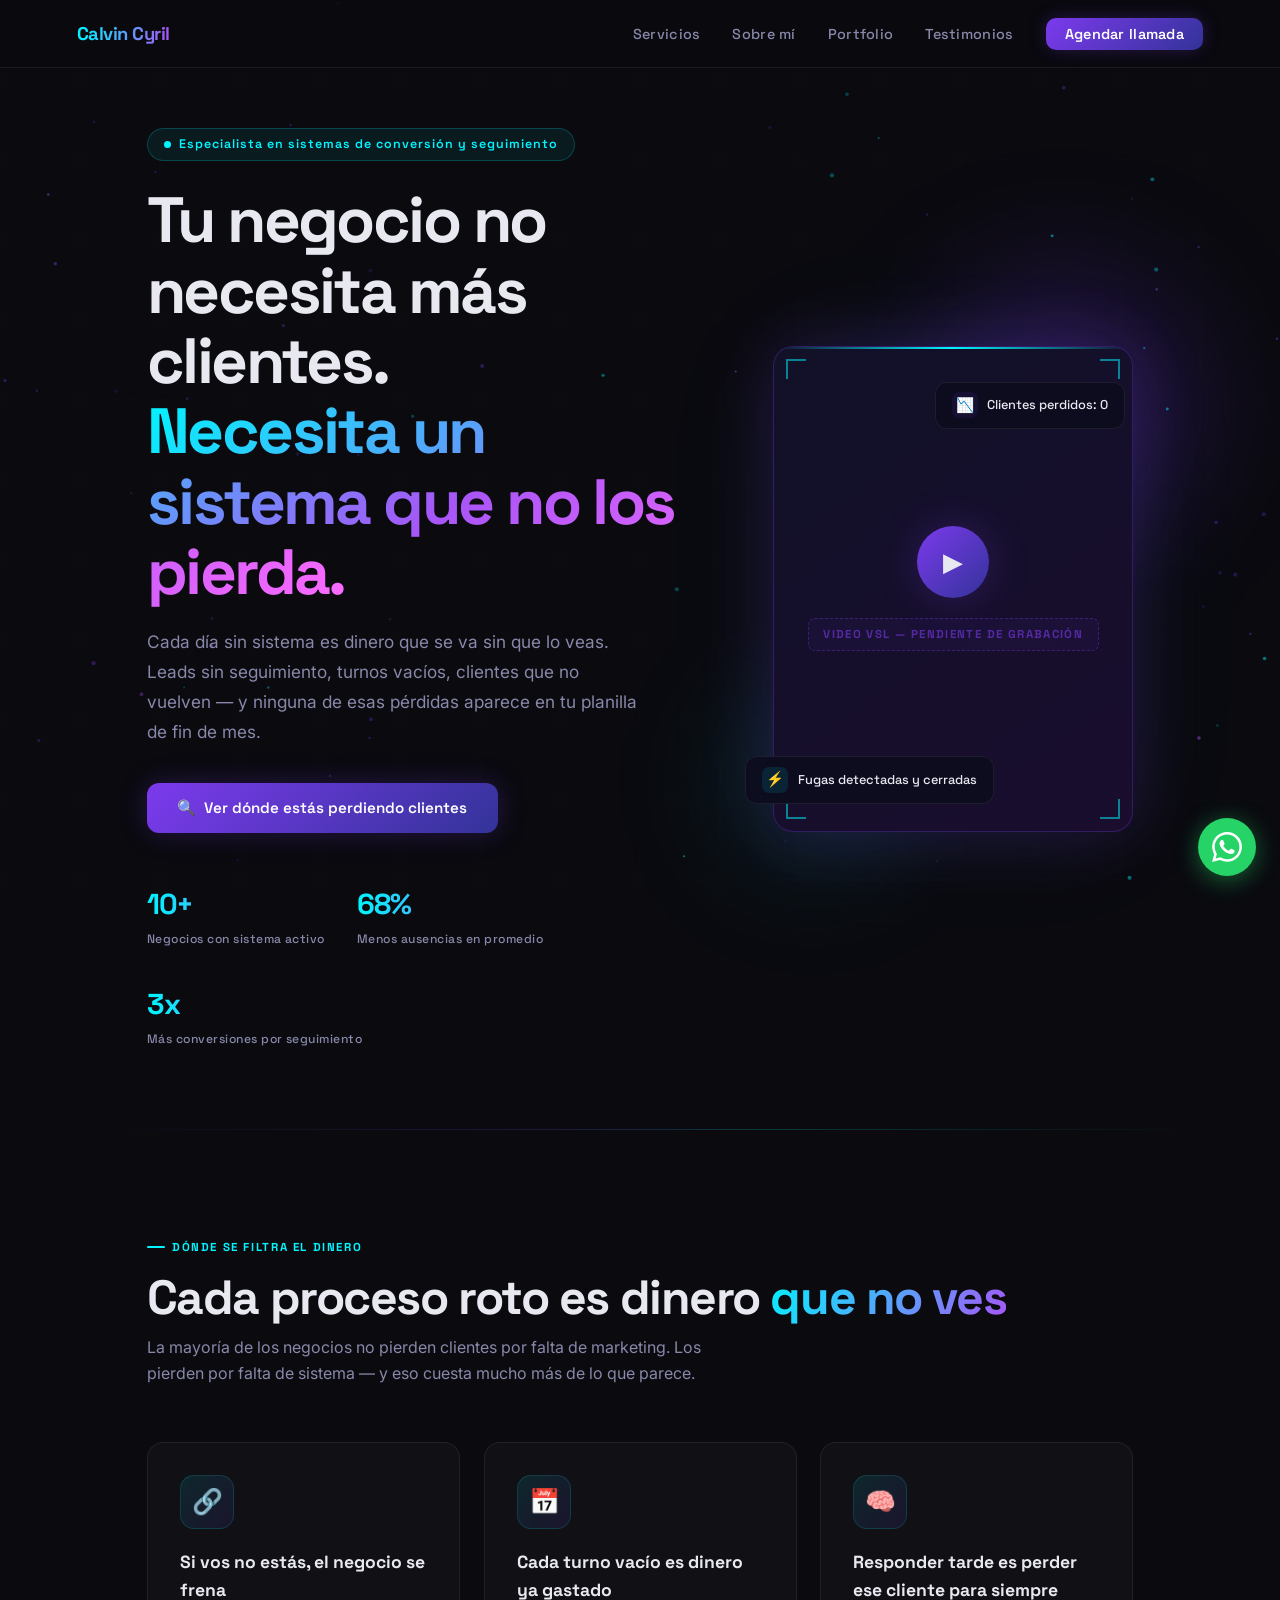
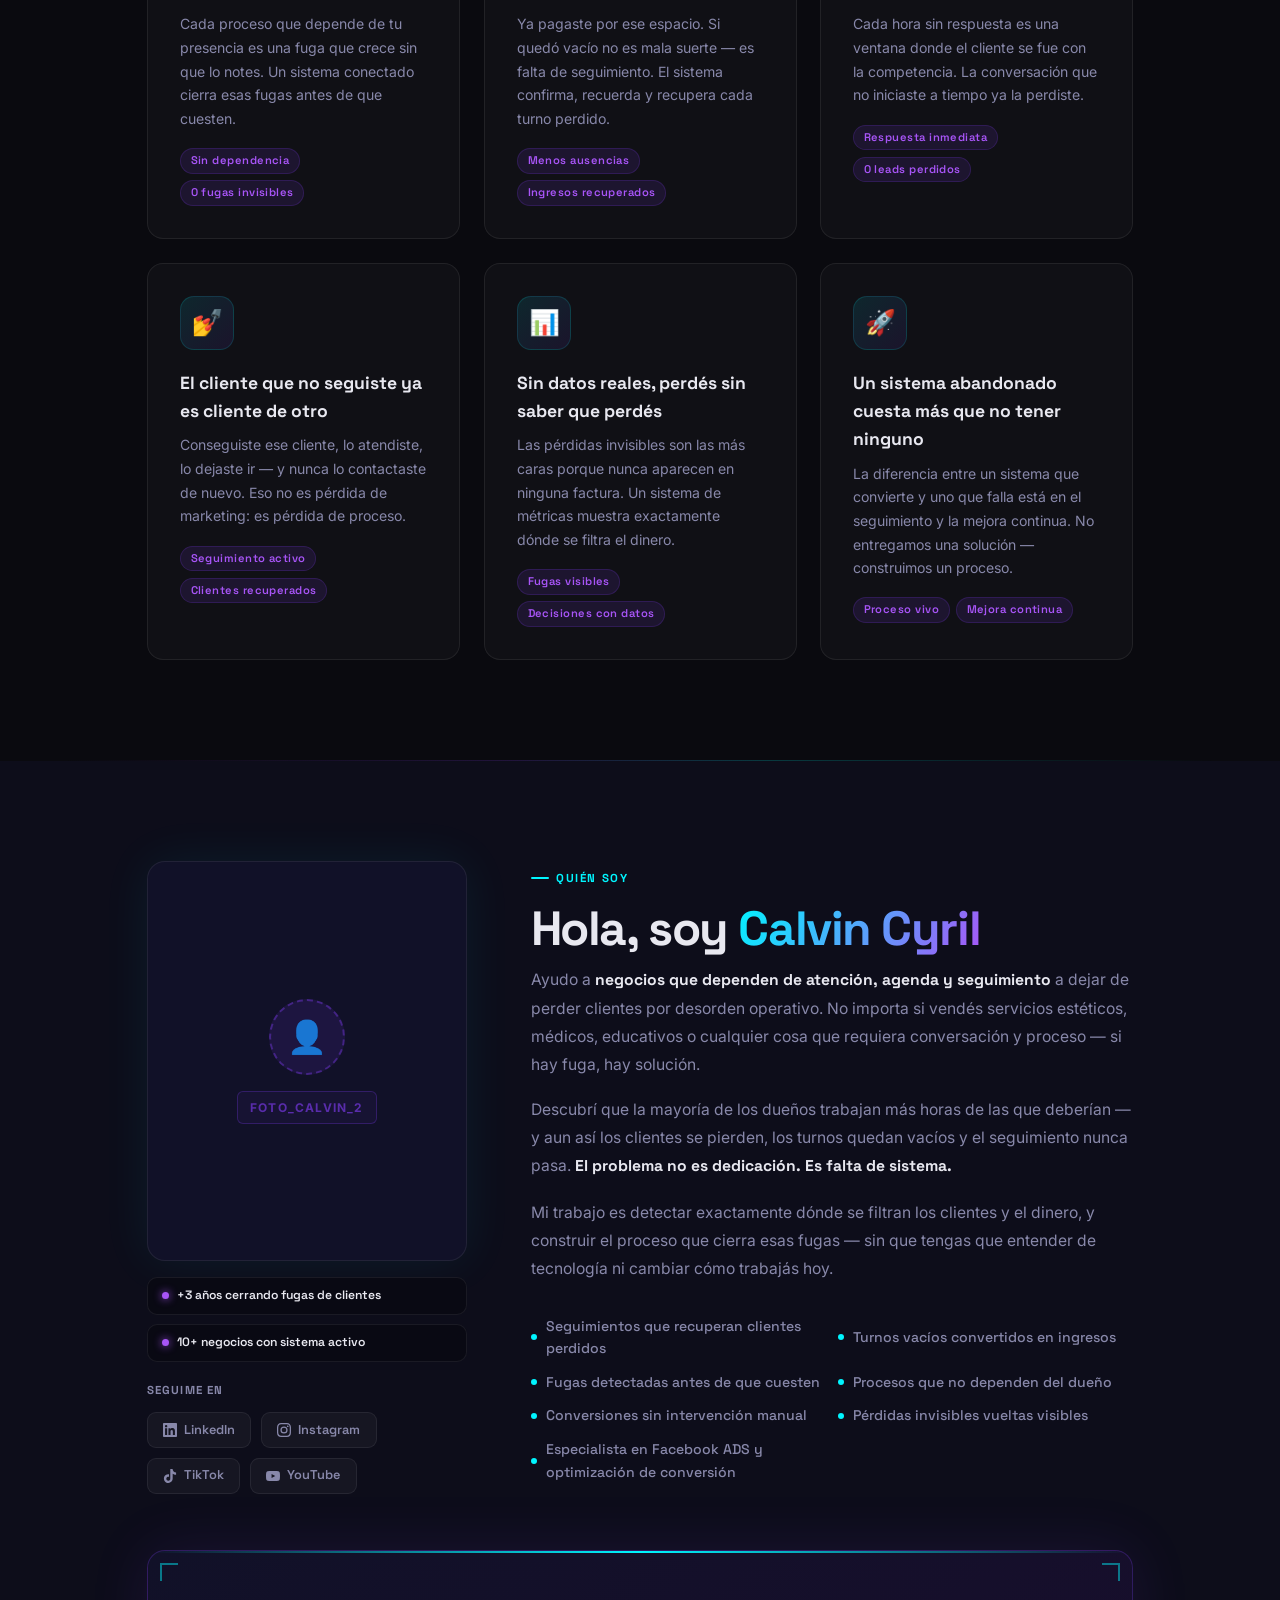
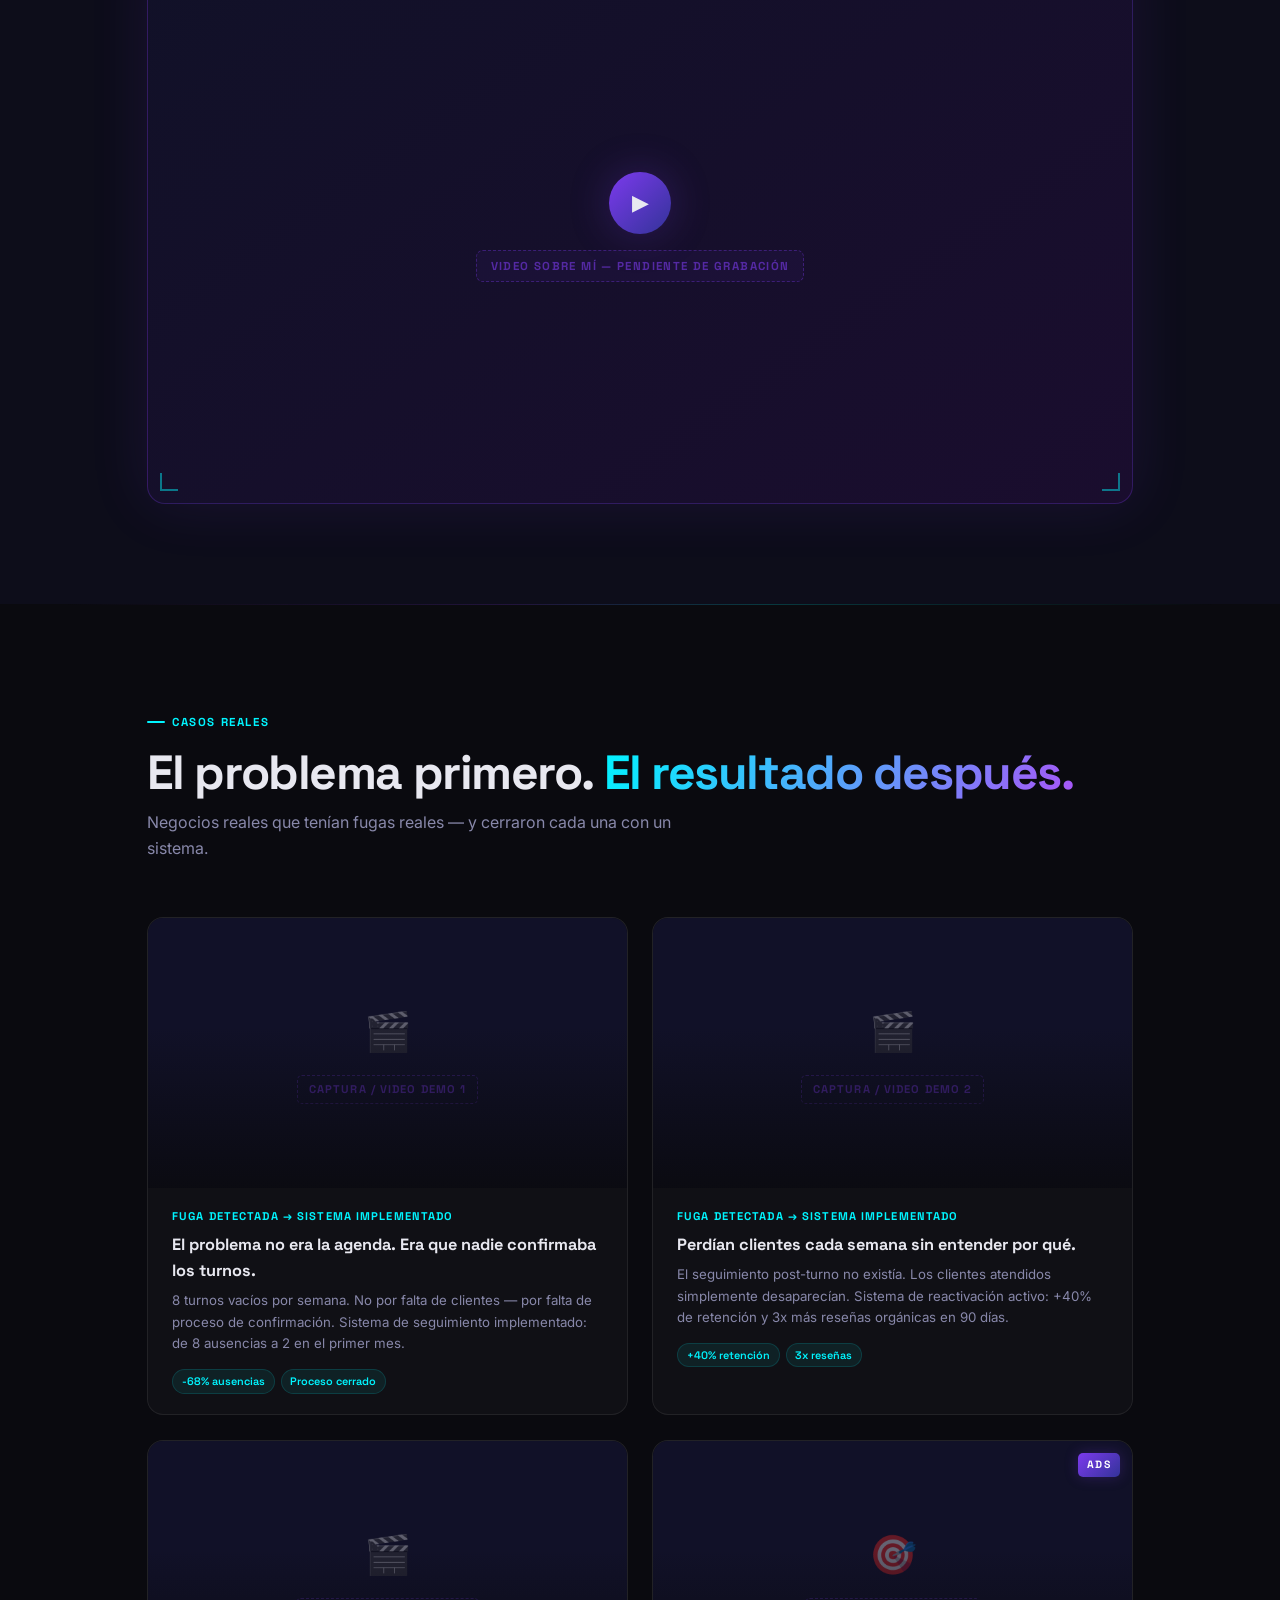
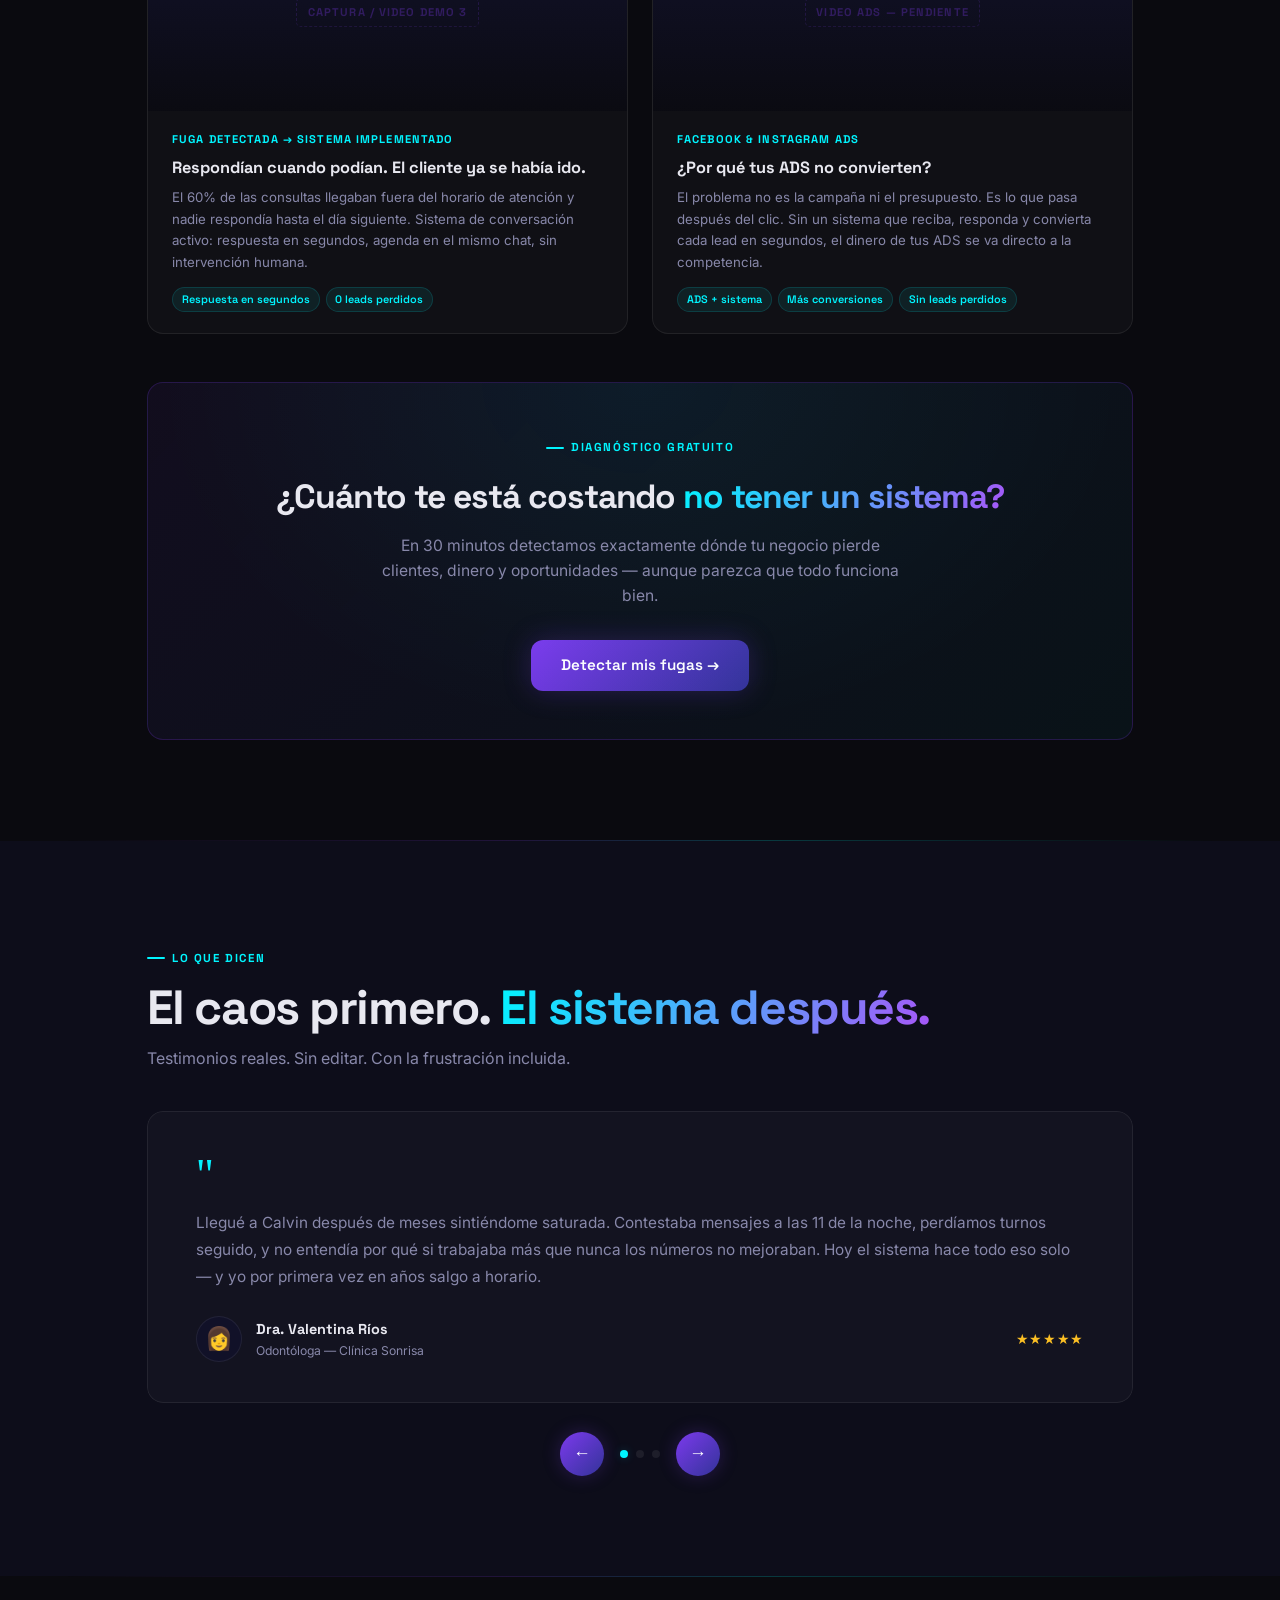
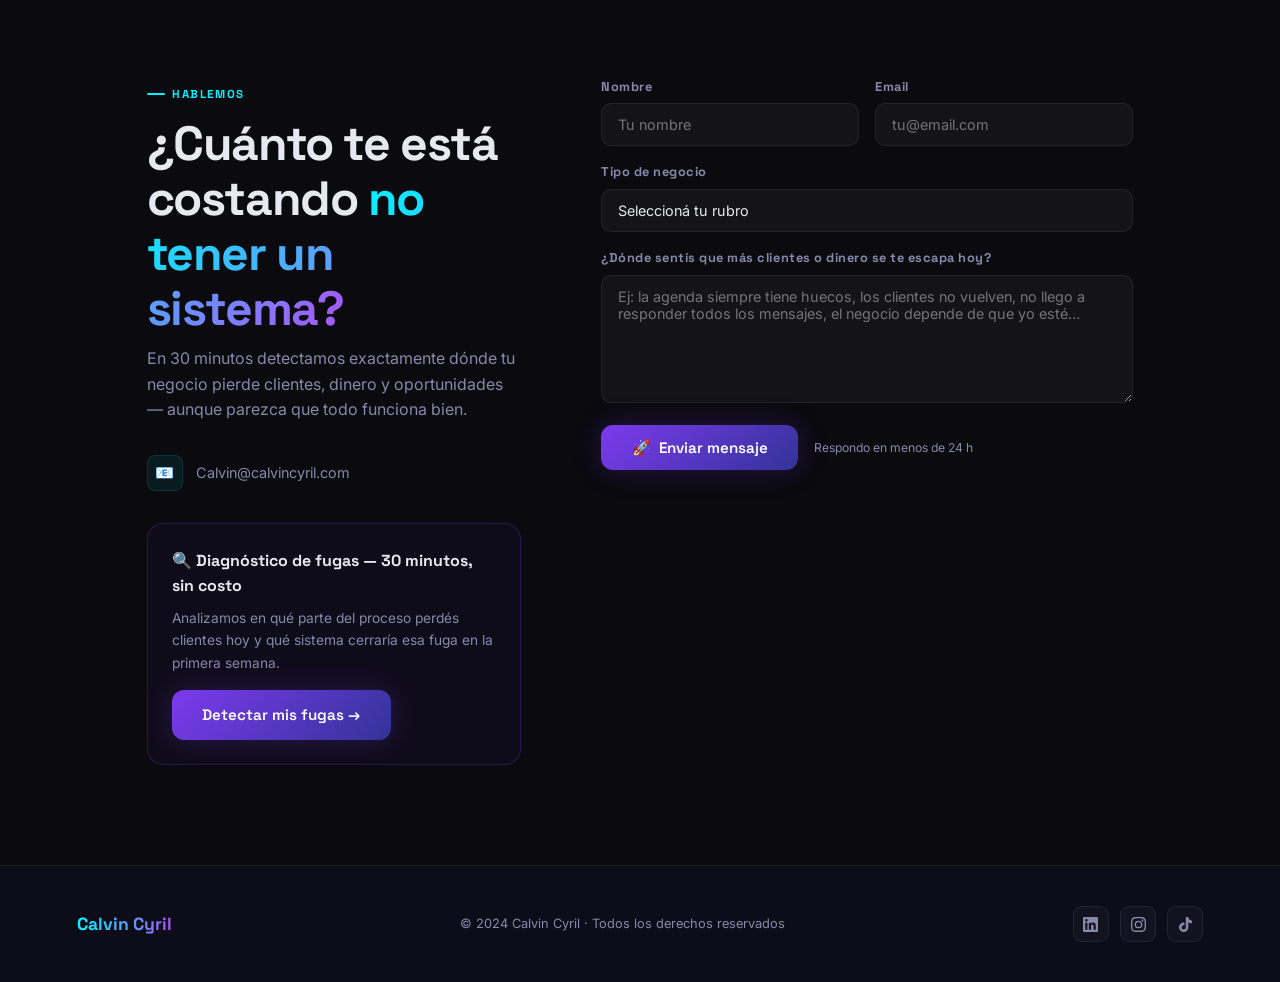
==== commit a8995470: "actualizacion web" ====
--- a/index.html
+++ b/index.html
@@ -564,6 +564,55 @@
     @keyframes waPulse {
       0%,100%{box-shadow:0 4px 24px rgba(37,211,102,.45);}
       50%{box-shadow:0 4px 40px rgba(37,211,102,.75),0 0 0 8px rgba(37,211,102,.12);}
+    }
+
+    /* ====== PORTFOLIO CTA BANNER ====== */
+    .portfolio-cta {
+      margin-top: 3rem;
+      padding: 3rem;
+      border-radius: var(--r);
+      background: linear-gradient(135deg, rgba(124,58,237,.07) 0%, rgba(0,245,255,.04) 100%);
+      border: 1px solid rgba(124,58,237,.22);
+      text-align: center;
+      position: relative;
+      overflow: hidden;
+    }
+    .portfolio-cta::before {
+      content: '';
+      position: absolute; inset: 0;
+      background: radial-gradient(ellipse at 50% 0%, rgba(0,245,255,.06) 0%, transparent 70%);
+      pointer-events: none;
+    }
+    .pcta-tag {
+      display: inline-flex; align-items: center; gap: .45rem;
+      font-size: .72rem; font-weight: 700; letter-spacing: .14em;
+      text-transform: uppercase; color: var(--cyan); margin-bottom: .8rem;
+    }
+    .pcta-tag::before { content:''; display:block; width:18px; height:2px; background:var(--cyan); border-radius:2px; }
+    .pcta-title {
+      font-size: clamp(1.5rem, 3vw, 2.1rem);
+      font-weight: 700; letter-spacing: -.03em; margin-bottom: .6rem;
+      position: relative; z-index: 1;
+    }
+    .pcta-title span {
+      background: linear-gradient(120deg, var(--cyan) 0%, var(--vio2) 100%);
+      -webkit-background-clip: text; -webkit-text-fill-color: transparent; background-clip: text;
+    }
+    .pcta-sub {
+      font-family: 'Inter', sans-serif; font-size: .98rem;
+      color: var(--muted); margin-bottom: 2rem;
+      max-width: 540px; margin-left: auto; margin-right: auto;
+      position: relative; z-index: 1;
+    }
+
+    /* ADS card badge */
+    .ads-thumb { position: relative; }
+    .ads-badge {
+      position: absolute; top: 12px; right: 12px; z-index: 3;
+      background: linear-gradient(135deg, var(--violet), var(--vio3));
+      color: #fff; font-size: .66rem; font-weight: 800;
+      letter-spacing: .1em; padding: .22rem .6rem; border-radius: 5px;
+      box-shadow: 0 0 14px var(--gv); text-transform: uppercase;
     }
 
     /* ====== DESKTOP LARGE ≥1300px ====== */
@@ -685,9 +734,8 @@
       </div>
 
       <h1 class="hero-title">
-        Tu negocio no necesita<br />
-        más clientes. Necesita un<br />
-        <span class="g">sistema que no los pierda.</span>
+        Tu negocio no necesita más clientes.<br />
+        <span class="g">Necesita un sistema que no los pierda.</span>
       </h1>
 
       <p class="hero-desc">
@@ -700,14 +748,11 @@
         <a href="#portfolio" class="btn">
           <span>🔍</span> Ver dónde estás perdiendo clientes
         </a>
-        <a href="#contacto" class="hero-link">
-          Analizar mi negocio gratis <span class="arrow">→</span>
-        </a>
       </div>
 
       <div class="hero-stats">
         <div class="stat">
-          <span class="stat-num" data-target="30">0+</span>
+          <span class="stat-num" data-target="10">0+</span>
           <span class="stat-label">Negocios con sistema activo</span>
         </div>
         <div class="stat">
@@ -834,7 +879,7 @@
         </div>
         <div class="about-badges">
           <div class="about-badge"><span class="dot-v"></span>+3 años cerrando fugas de clientes</div>
-          <div class="about-badge"><span class="dot-v"></span>30+ negocios con sistema activo</div>
+          <div class="about-badge"><span class="dot-v"></span>10+ negocios con sistema activo</div>
         </div>
         <div class="about-rrss">
           <p class="about-rrss-title">Seguime en</p>
@@ -887,6 +932,7 @@
           <div class="skill-item"><span class="sk-dot"></span>Procesos que no dependen del dueño</div>
           <div class="skill-item"><span class="sk-dot"></span>Conversiones sin intervención manual</div>
           <div class="skill-item"><span class="sk-dot"></span>Pérdidas invisibles vueltas visibles</div>
+          <div class="skill-item"><span class="sk-dot"></span>Especialista en Facebook ADS y optimización de conversión</div>
         </div>
       </div>
     </div>
@@ -979,24 +1025,34 @@
       </div>
 
       <div class="project-card domino-item" style="--i:3">
-        <div class="project-thumb">
+        <div class="project-thumb ads-thumb">
           <div class="thumb-placeholder">
-            <div class="th-icon">🎬</div>
-            <div class="th-label">CAPTURA / VIDEO DEMO 4</div>
+            <div class="th-icon">🎯</div>
+            <div class="th-label">VIDEO ADS — PENDIENTE</div>
           </div>
+          <div class="ads-badge">ADS</div>
         </div>
         <div class="project-info">
-          <p class="project-type">Fuga detectada → sistema implementado</p>
-          <h3 class="project-title">Tomaban decisiones sin datos reales. Todo dependía de la memoria del dueño.</h3>
+          <p class="project-type">Facebook & Instagram ADS</p>
+          <h3 class="project-title">¿Por qué tus ADS no convierten?</h3>
           <p class="project-desc">
-            Sin métricas claras, cada decisión era una suposición. Las fugas eran invisibles. Sistema de reportes implementado: qué clientes no volvieron, cuánto dinero se fue, dónde está el problema.
+            El problema no es la campaña ni el presupuesto. Es lo que pasa después del clic. Sin un sistema que reciba, responda y convierta cada lead en segundos, el dinero de tus ADS se va directo a la competencia.
           </p>
           <div class="project-chips">
-            <span class="project-chip">Fugas visibles</span>
-            <span class="project-chip">Decisiones con datos</span>
+            <span class="project-chip">ADS + sistema</span>
+            <span class="project-chip">Más conversiones</span>
+            <span class="project-chip">Sin leads perdidos</span>
           </div>
         </div>
       </div>
+    </div>
+
+    <!-- CTA banner post-portfolio -->
+    <div class="portfolio-cta fade-up">
+      <p class="pcta-tag">Diagnóstico gratuito</p>
+      <h3 class="pcta-title">¿Cuánto te está costando <span>no tener un sistema?</span></h3>
+      <p class="pcta-sub">En 30 minutos detectamos exactamente dónde tu negocio pierde clientes, dinero y oportunidades — aunque parezca que todo funciona bien.</p>
+      <a href="#contacto" class="btn">Detectar mis fugas →</a>
     </div>
   </div>
 </section>
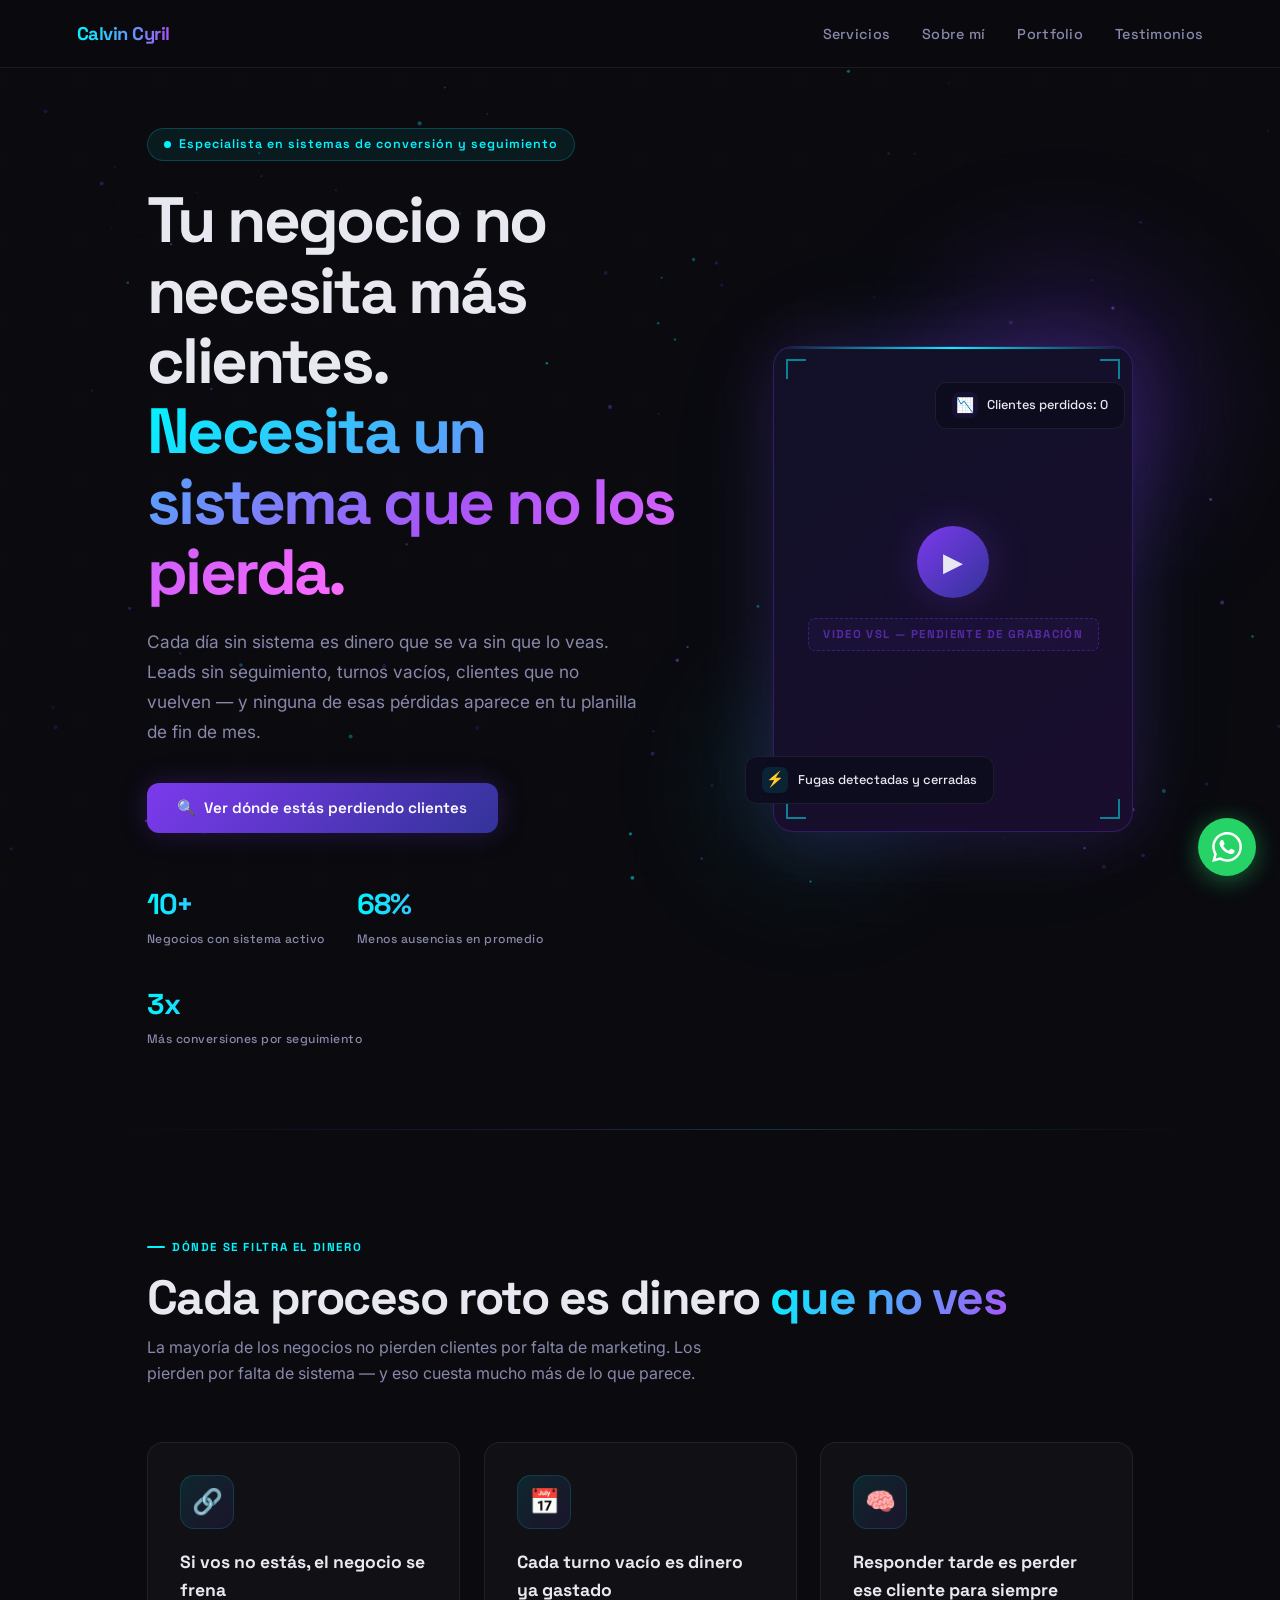
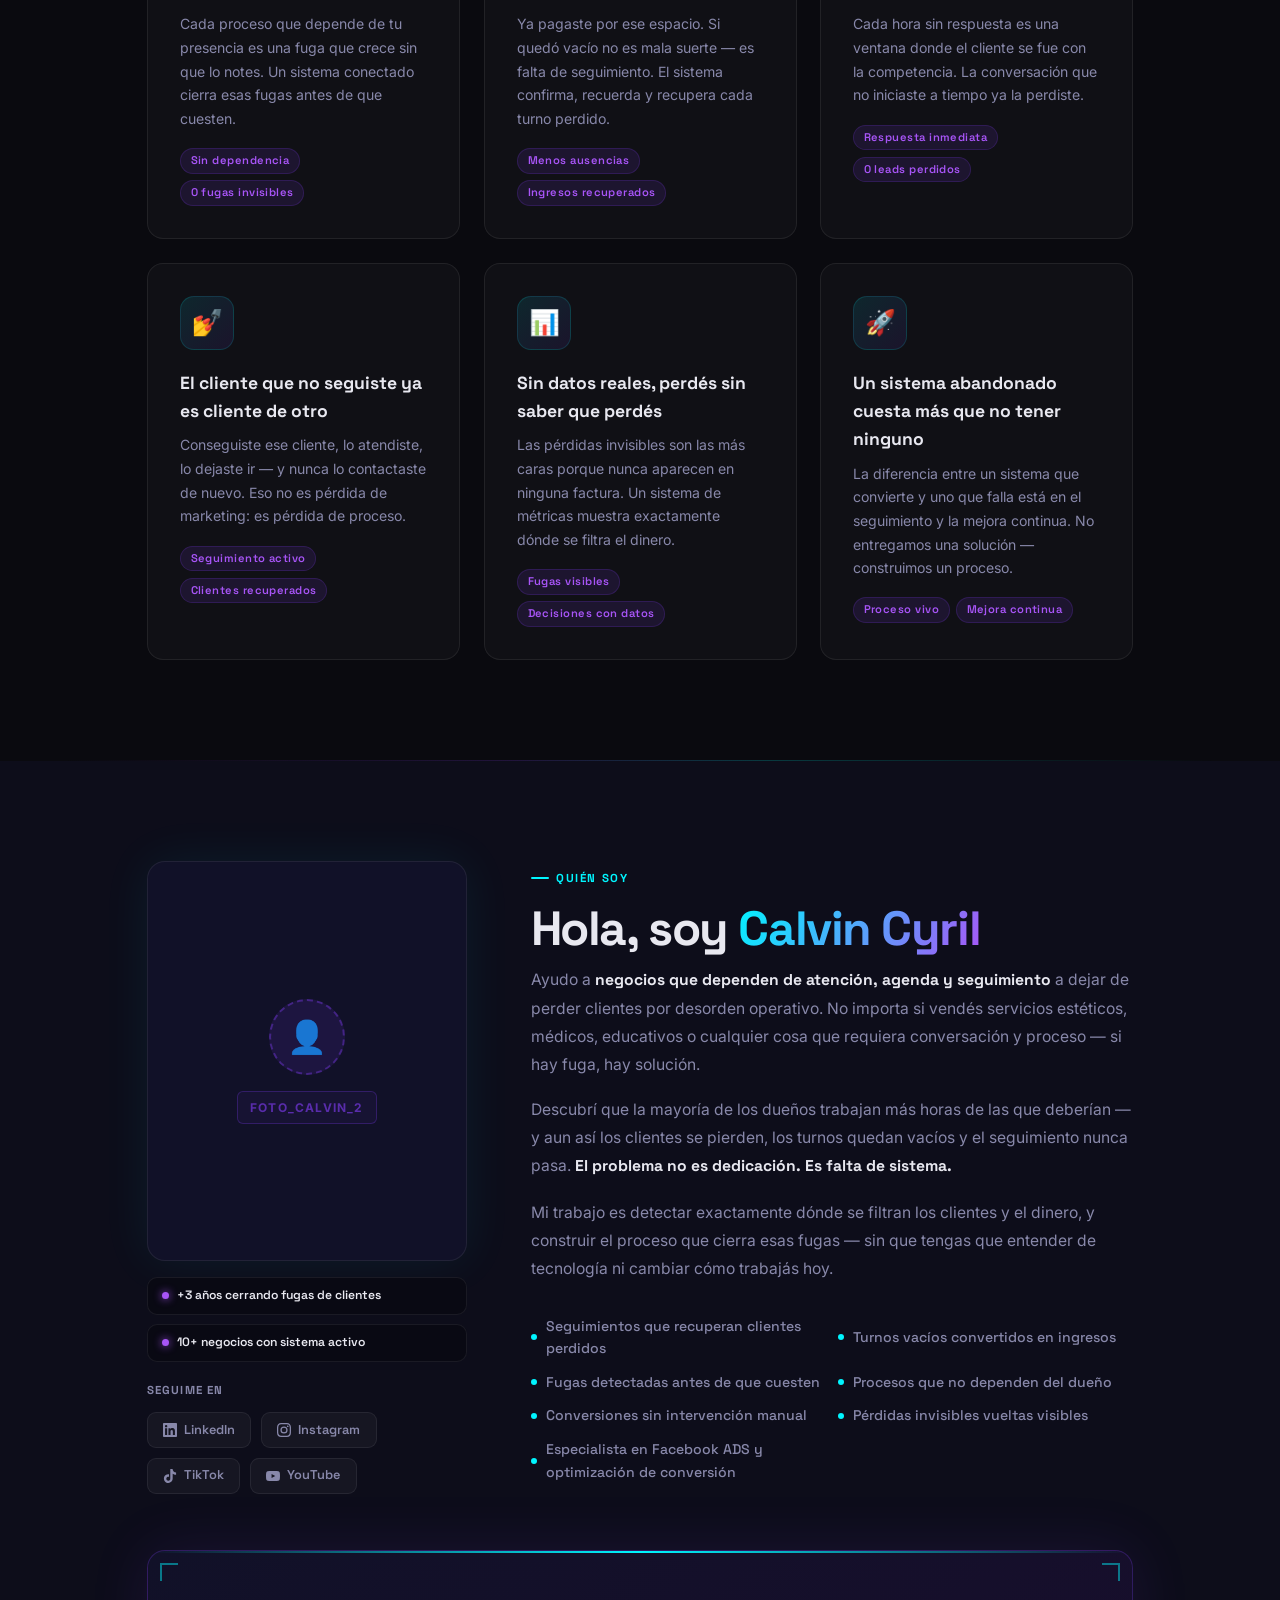
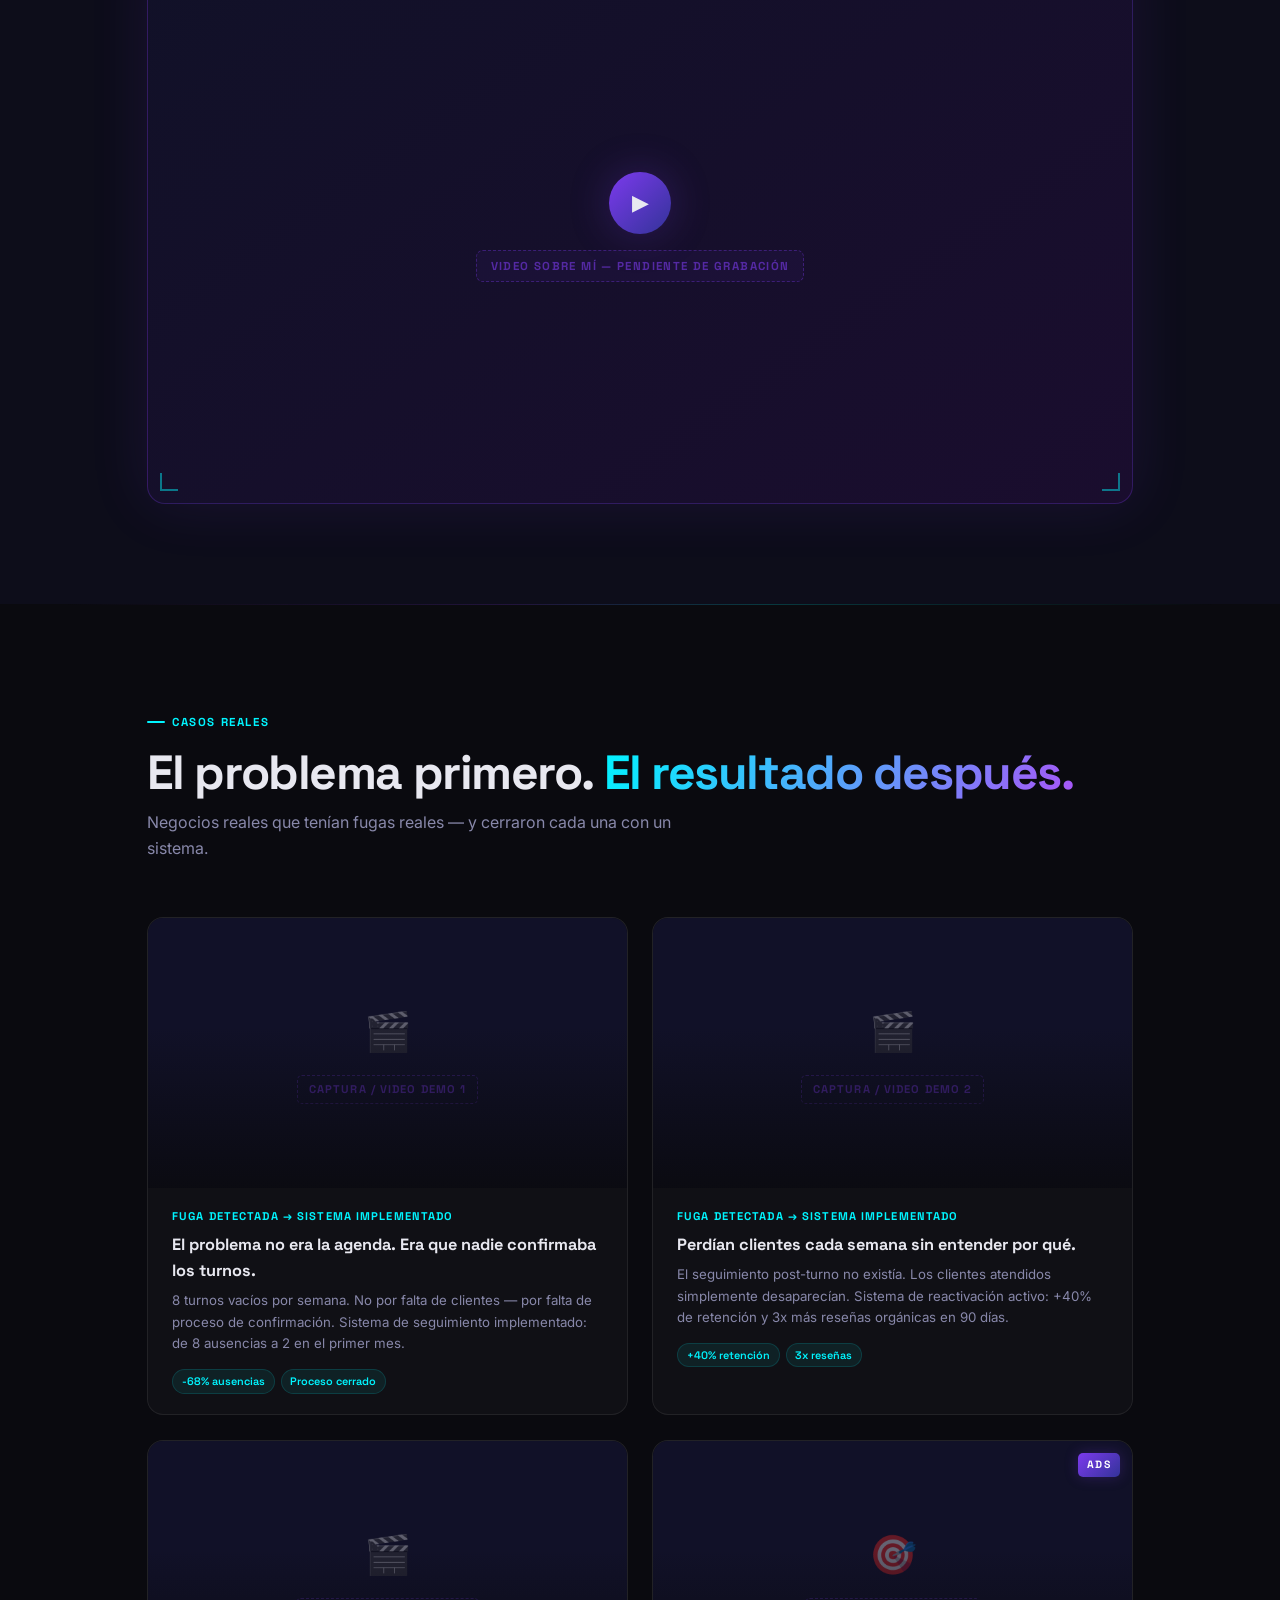
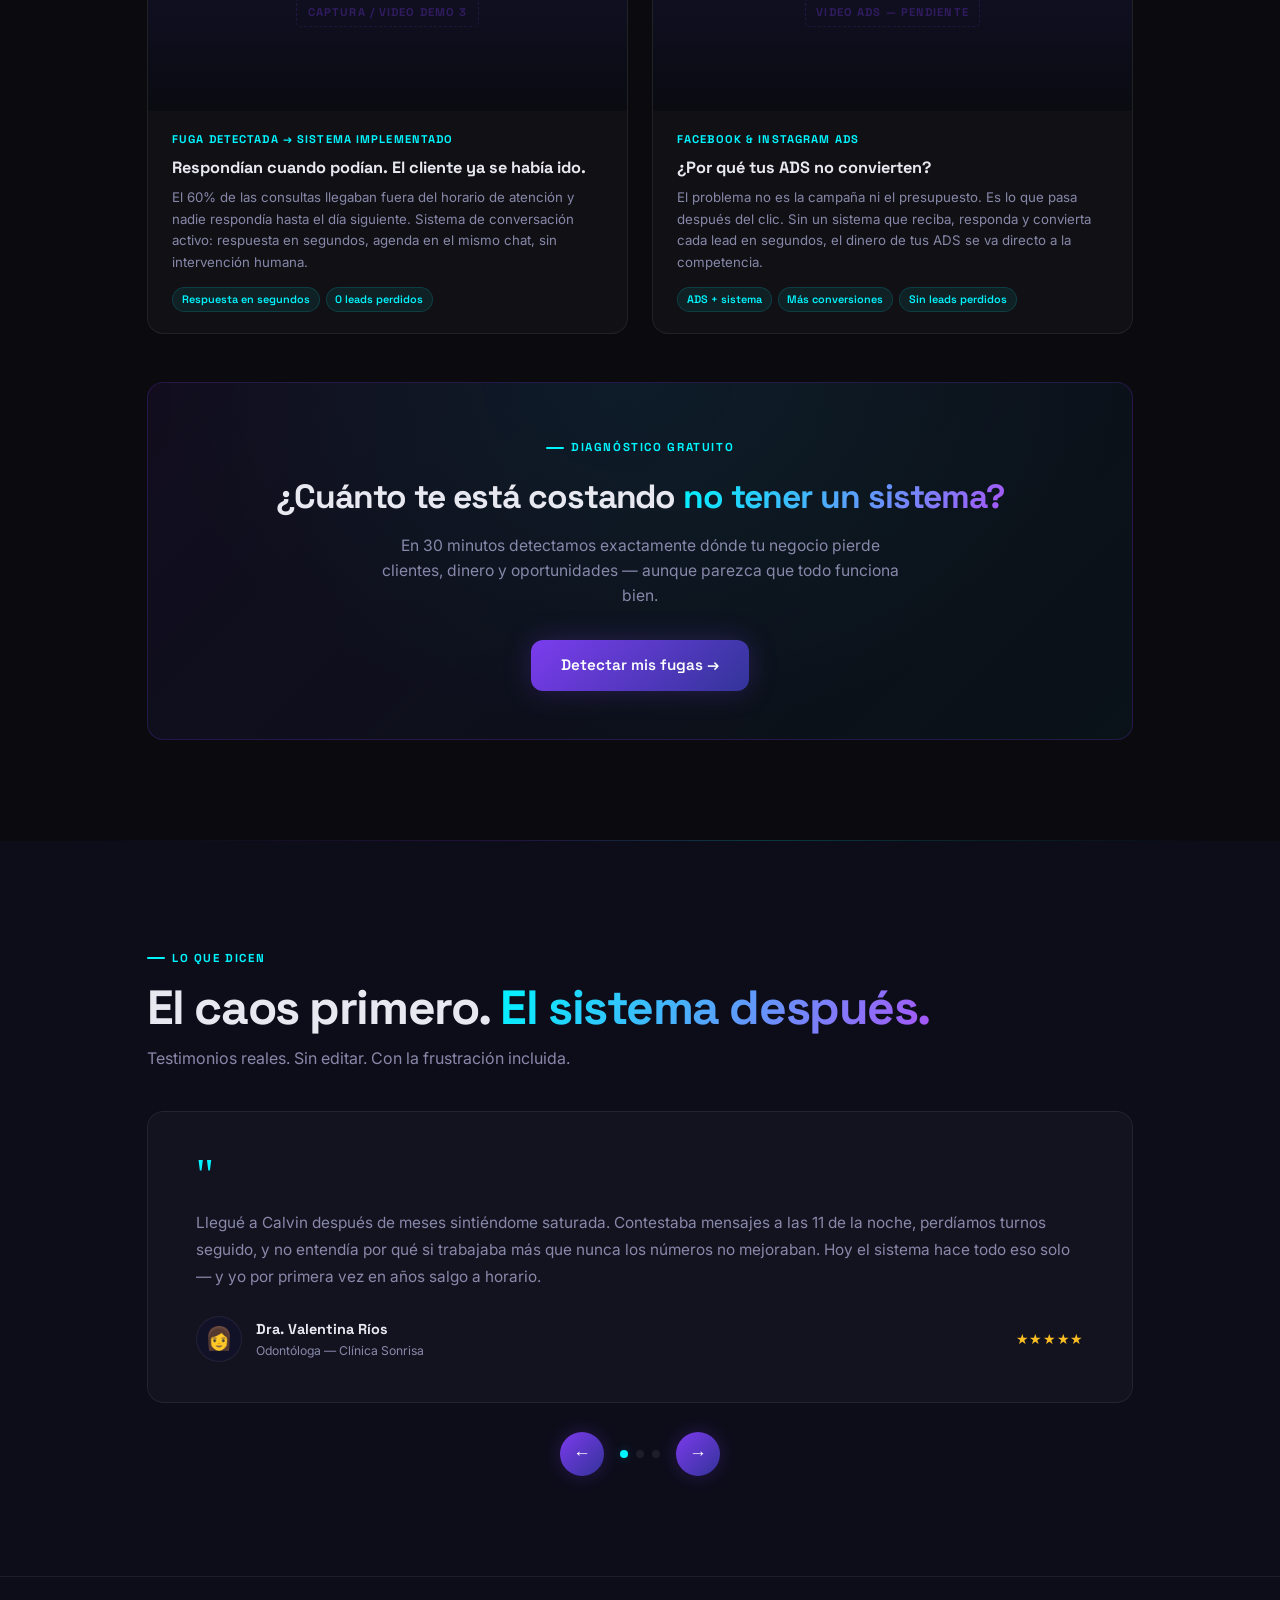
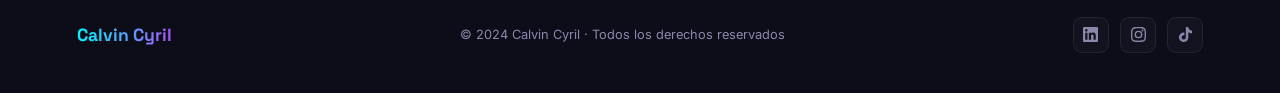
==== commit 3ddc3b3f: "actualizacion web" ====
--- a/index.html
+++ b/index.html
@@ -717,7 +717,6 @@
     <li><a href="#sobre-mi">Sobre mí</a></li>
     <li><a href="#portfolio">Portfolio</a></li>
     <li><a href="#testimonios">Testimonios</a></li>
-    <li><a href="#contacto" class="nav-cta">Agendar llamada</a></li>
   </ul>
   <div class="hamburger" id="hamburger">
     <span></span><span></span><span></span>
@@ -1139,83 +1138,6 @@
   </div>
 </section>
 
-<div class="gradient-divider"></div>
-
-<!-- ====== CONTACTO ====== -->
-<section id="contacto">
-  <div class="contact-inner">
-    <div class="fade-up">
-      <p class="section-tag">Hablemos</p>
-      <h2 class="section-title">¿Cuánto te está costando <span>no tener un sistema?</span></h2>
-      <p class="section-sub" style="margin-bottom:2rem">
-        En 30 minutos detectamos exactamente dónde tu negocio pierde clientes, dinero y
-        oportunidades — aunque parezca que todo funciona bien.
-      </p>
-
-      <div class="contact-item">
-        <div class="ci-icon">📧</div>
-        <span>Calvin@calvincyril.com</span>
-      </div>
-
-      <div class="calendly-box">
-        <h4>🔍 Diagnóstico de fugas — 30 minutos, sin costo</h4>
-        <p>
-          Analizamos en qué parte del proceso perdés clientes hoy y qué sistema cerraría esa fuga en la primera semana.
-        </p>
-        <a href="https://calendly.com/calvincyril" target="_blank" rel="noopener noreferrer" class="btn">
-          Detectar mis fugas →
-        </a>
-      </div>
-    </div>
-
-    <div class="fade-up">
-      <form class="contact-form" id="contact-form" onsubmit="handleSubmit(event)">
-        <div class="form-row">
-          <div class="form-group">
-            <label for="nombre">Nombre</label>
-            <input type="text" id="nombre" name="nombre" placeholder="Tu nombre" required />
-          </div>
-          <div class="form-group">
-            <label for="email">Email</label>
-            <input type="email" id="email" name="email" placeholder="tu@email.com" required />
-          </div>
-        </div>
-
-        <div class="form-group">
-          <label for="negocio">Tipo de negocio</label>
-          <select id="negocio" name="negocio" required>
-            <option value="" disabled selected>Seleccioná tu rubro</option>
-            <option value="clinica-odonto">Clínica odontológica</option>
-            <option value="estetica">Centro de estética</option>
-            <option value="clinica-medica">Clínica médica</option>
-            <option value="spa">Spa / bienestar</option>
-            <option value="otro">Otro</option>
-          </select>
-        </div>
-
-        <div class="form-group">
-          <label for="mensaje">¿Dónde sentís que más clientes o dinero se te escapa hoy?</label>
-          <textarea
-            id="mensaje"
-            name="mensaje"
-            placeholder="Ej: la agenda siempre tiene huecos, los clientes no vuelven, no llego a responder todos los mensajes, el negocio depende de que yo esté…"
-            required
-          ></textarea>
-        </div>
-
-        <div class="form-submit">
-          <button type="submit" class="btn" id="submit-btn">
-            <span>🚀</span> Enviar mensaje
-          </button>
-          <span class="form-note">Respondo en menos de 24 h</span>
-        </div>
-
-        <div id="form-feedback" style="display:none;margin-top:.8rem;padding:.75rem 1rem;border-radius:10px;font-family:'Inter',sans-serif;font-size:.88rem;"></div>
-      </form>
-    </div>
-  </div>
-</section>
-
 <!-- ====== FOOTER ====== -->
 <footer>
   <div class="footer-inner">
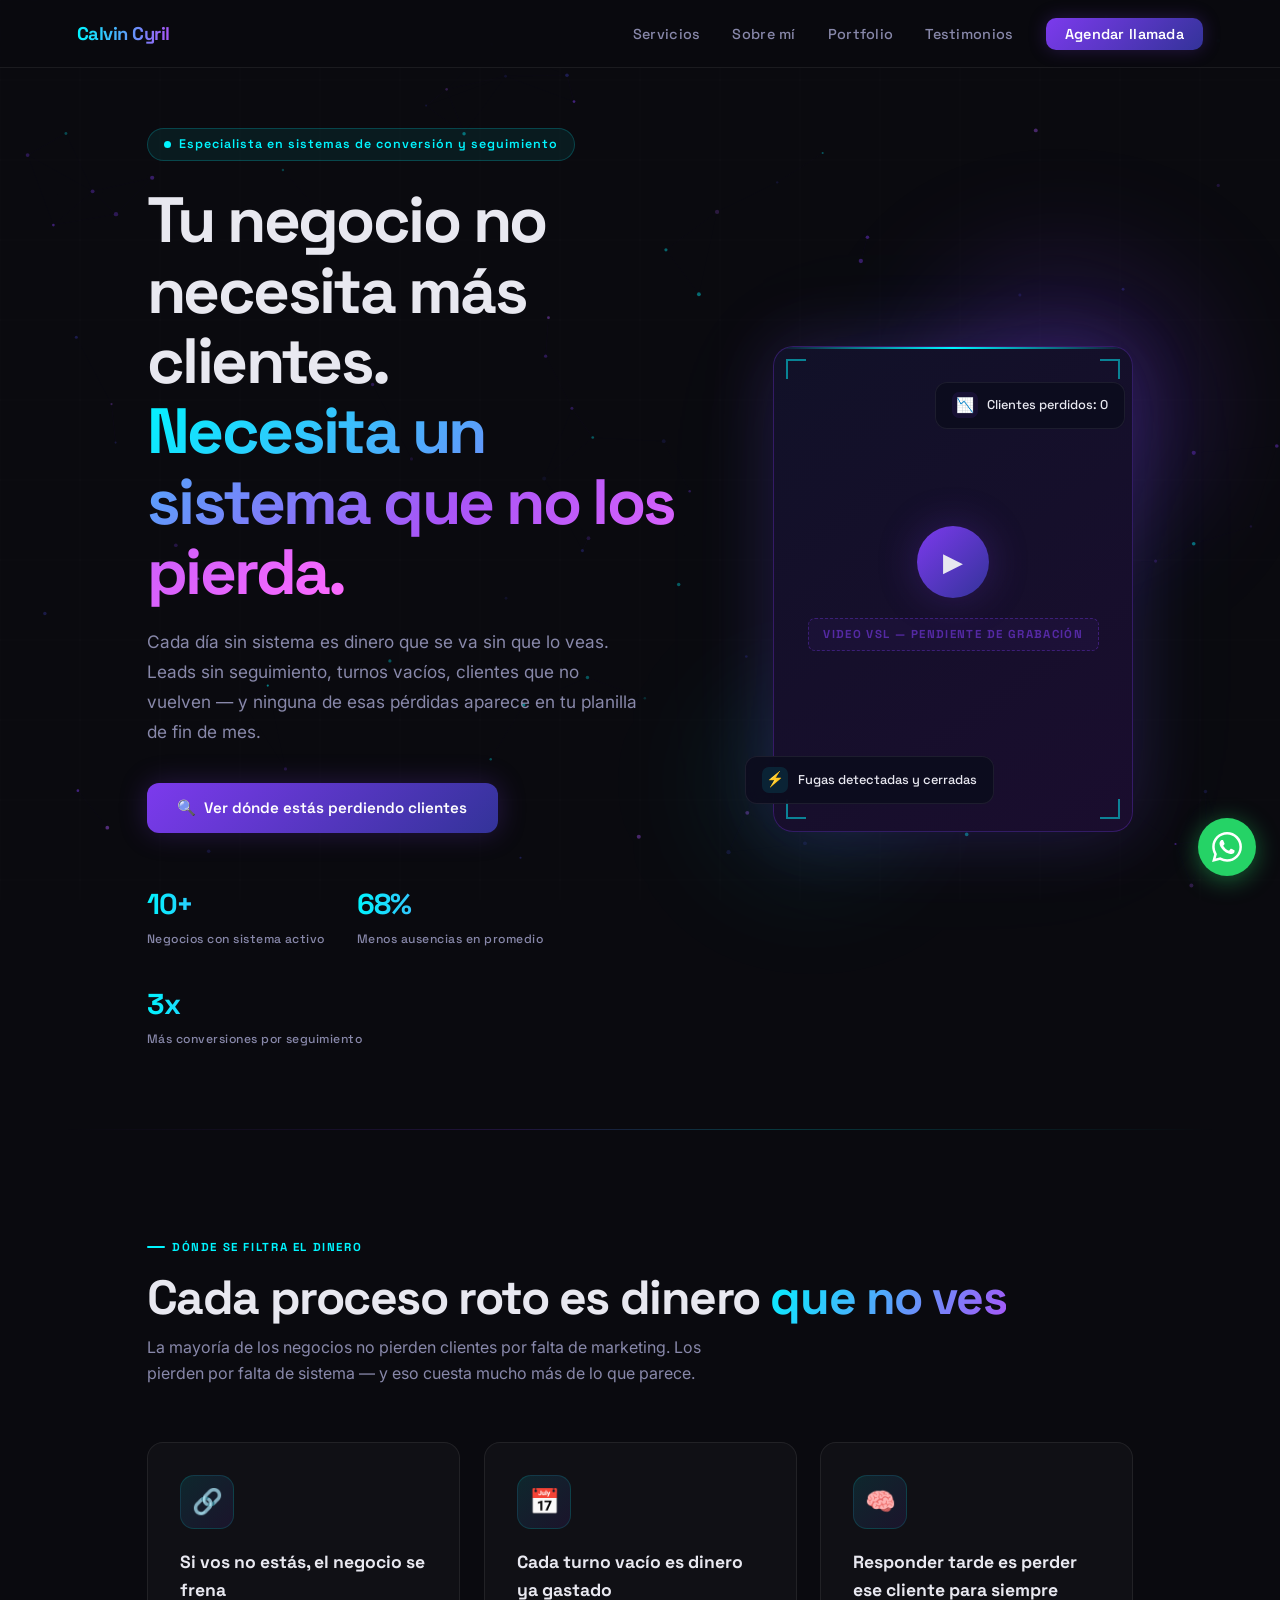
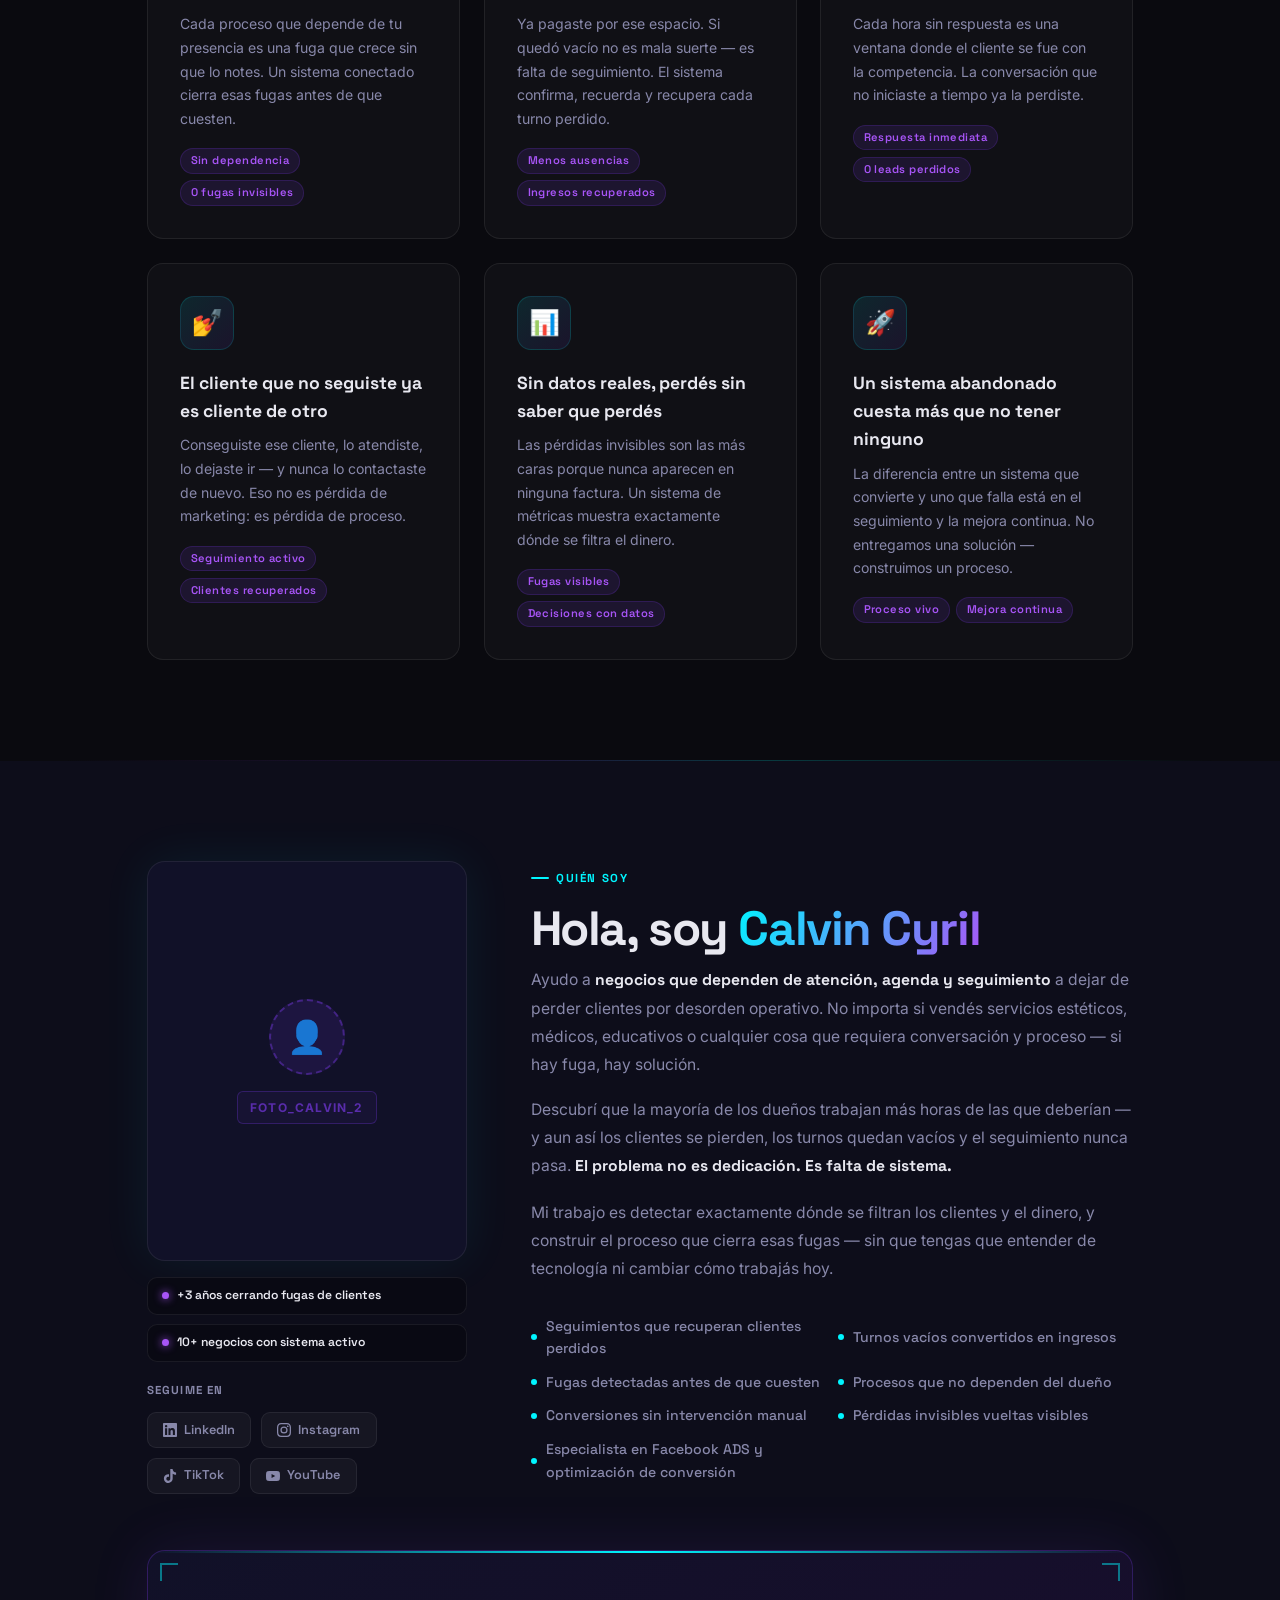
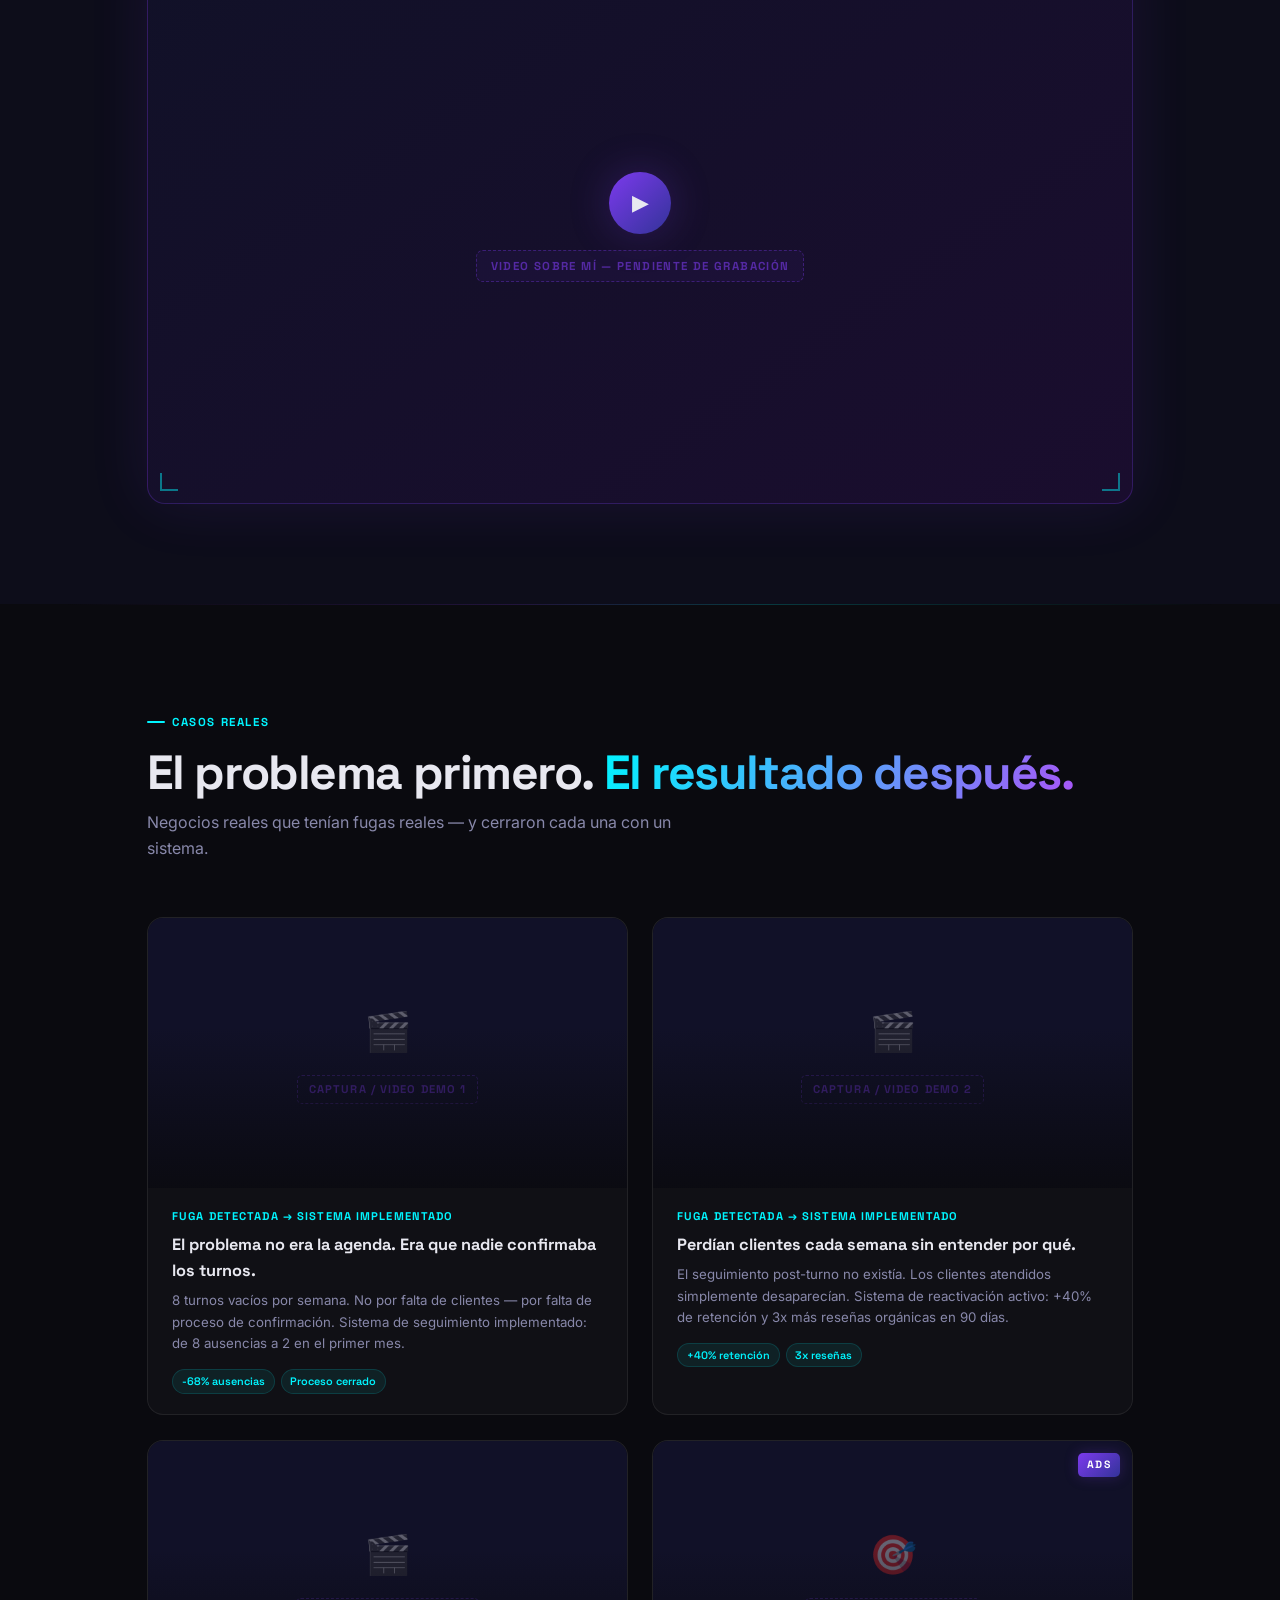
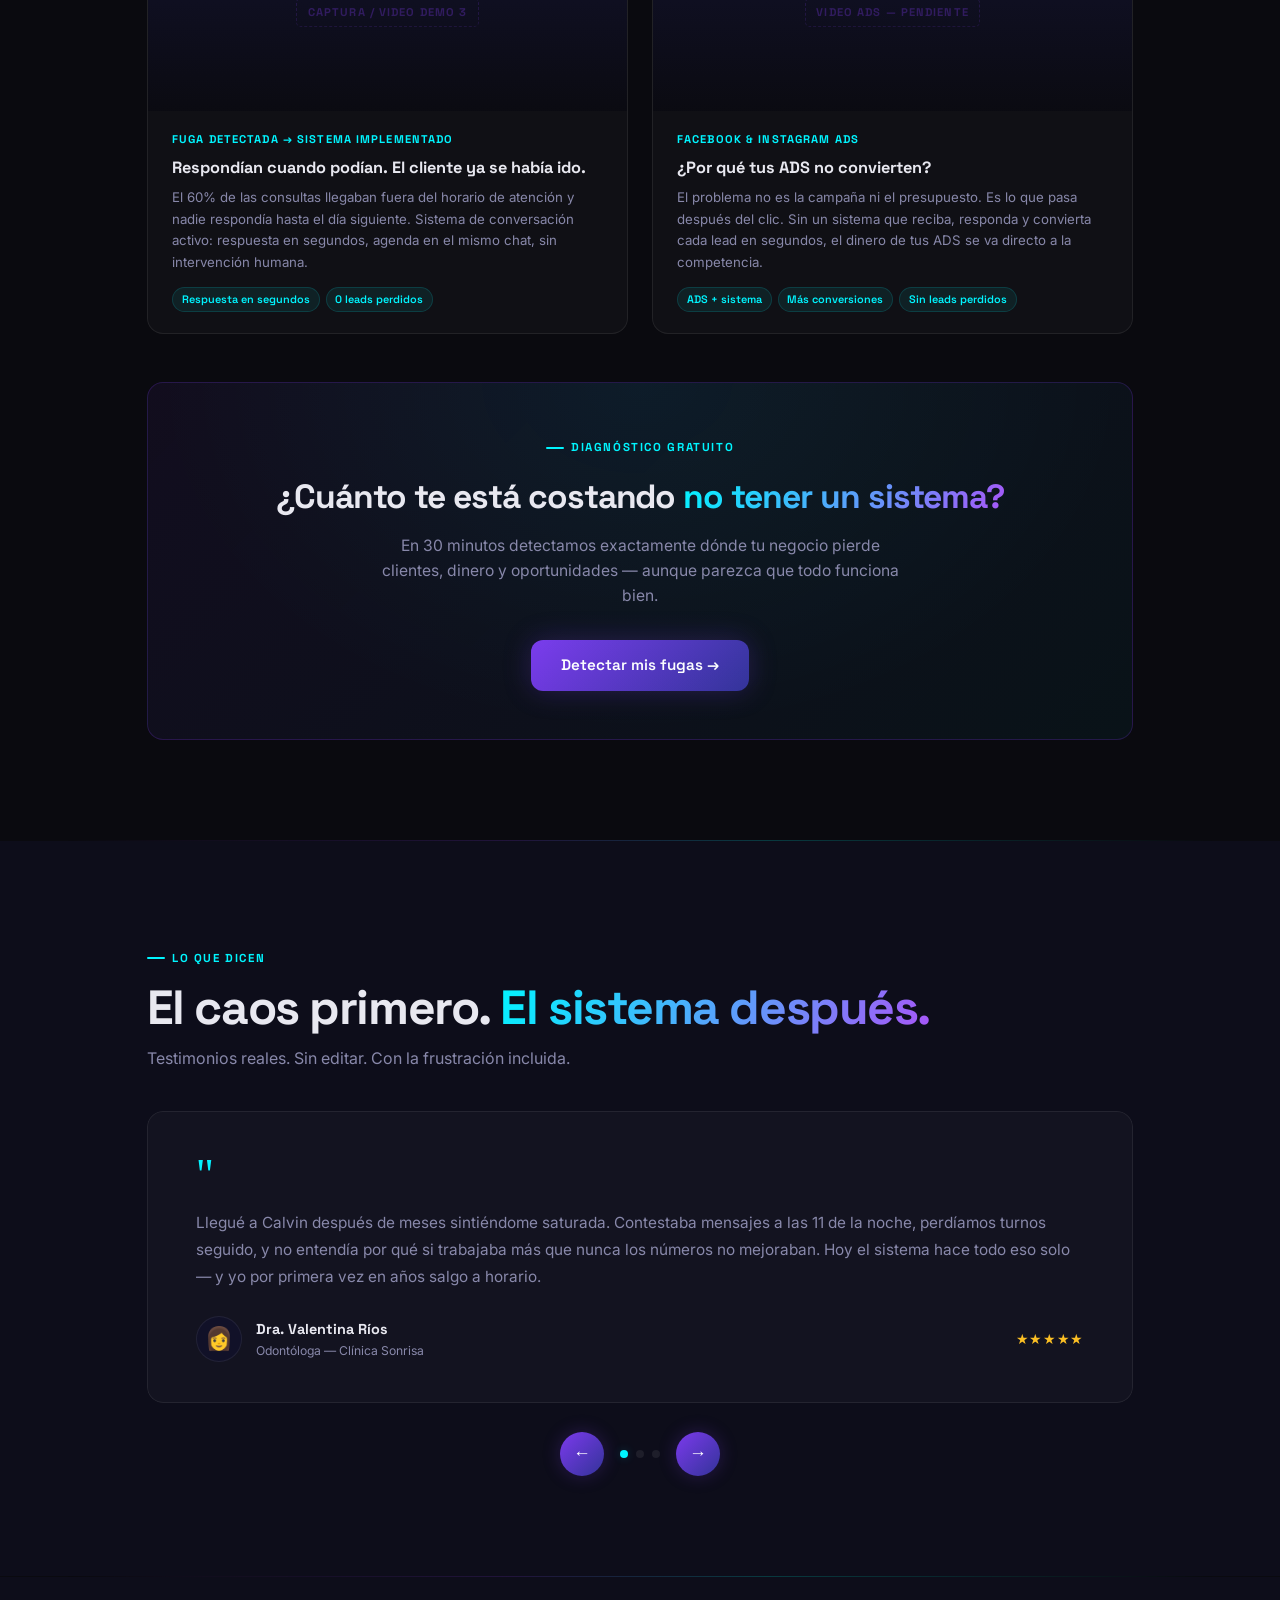
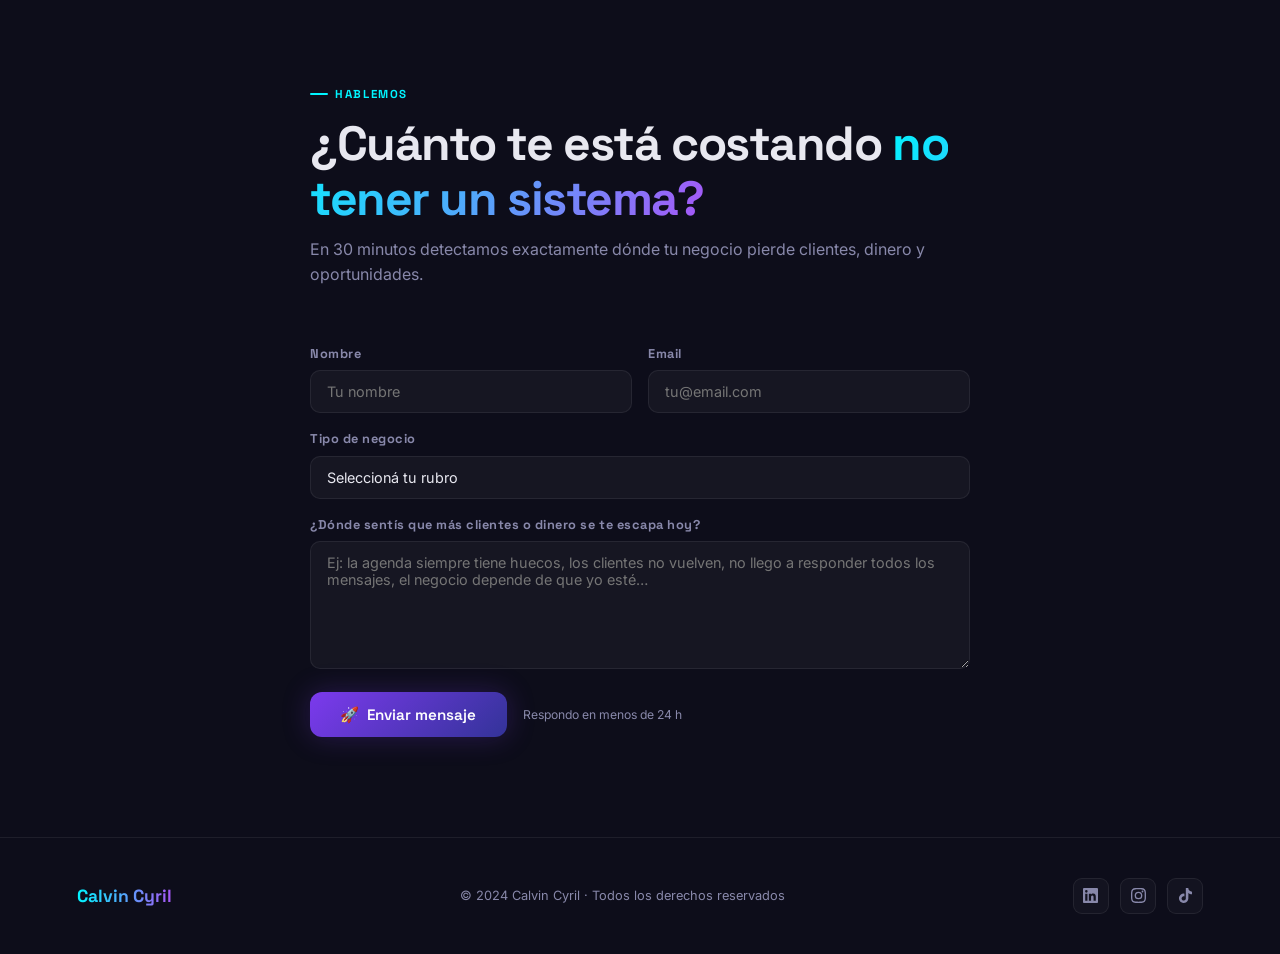
==== commit 2e8c7f09: "actualizacion web" ====
--- a/index.html
+++ b/index.html
@@ -565,6 +565,14 @@
       0%,100%{box-shadow:0 4px 24px rgba(37,211,102,.45);}
       50%{box-shadow:0 4px 40px rgba(37,211,102,.75),0 0 0 8px rgba(37,211,102,.12);}
     }
+
+    /* ====== CONTACT FORM STANDALONE ====== */
+    #contacto { background: var(--bg2); }
+    .contact-form-wrap {
+      max-width: 660px;
+      margin: 0 auto;
+    }
+    .contact-form-wrap .section-sub { max-width: 100%; }
 
     /* ====== PORTFOLIO CTA BANNER ====== */
     .portfolio-cta {
@@ -717,6 +725,7 @@
     <li><a href="#sobre-mi">Sobre mí</a></li>
     <li><a href="#portfolio">Portfolio</a></li>
     <li><a href="#testimonios">Testimonios</a></li>
+    <li><a href="#contacto" class="nav-cta">Agendar llamada</a></li>
   </ul>
   <div class="hamburger" id="hamburger">
     <span></span><span></span><span></span>
@@ -1138,6 +1147,64 @@
   </div>
 </section>
 
+<div class="gradient-divider"></div>
+
+<!-- ====== CONTACTO ====== -->
+<section id="contacto">
+  <div class="section-inner">
+    <div class="contact-form-wrap fade-up">
+      <p class="section-tag">Hablemos</p>
+      <h2 class="section-title">¿Cuánto te está costando <span>no tener un sistema?</span></h2>
+      <p class="section-sub">En 30 minutos detectamos exactamente dónde tu negocio pierde clientes, dinero y oportunidades.</p>
+
+      <form class="contact-form" id="contact-form" onsubmit="handleSubmit(event)">
+        <div class="form-row">
+          <div class="form-group">
+            <label for="nombre">Nombre</label>
+            <input type="text" id="nombre" name="nombre" placeholder="Tu nombre" required />
+          </div>
+          <div class="form-group">
+            <label for="email">Email</label>
+            <input type="email" id="email" name="email" placeholder="tu@email.com" required />
+          </div>
+        </div>
+
+        <div class="form-group">
+          <label for="negocio">Tipo de negocio</label>
+          <select id="negocio" name="negocio" required>
+            <option value="" disabled selected>Seleccioná tu rubro</option>
+            <option value="clinica-odonto">Clínica odontológica</option>
+            <option value="estetica">Centro de estética</option>
+            <option value="clinica-medica">Clínica médica</option>
+            <option value="spa">Spa / bienestar</option>
+            <option value="ecommerce">Ecommerce</option>
+            <option value="otro">Otro</option>
+          </select>
+        </div>
+
+        <div class="form-group">
+          <label for="mensaje">¿Dónde sentís que más clientes o dinero se te escapa hoy?</label>
+          <textarea
+            id="mensaje"
+            name="mensaje"
+            placeholder="Ej: la agenda siempre tiene huecos, los clientes no vuelven, no llego a responder todos los mensajes, el negocio depende de que yo esté…"
+            required
+          ></textarea>
+        </div>
+
+        <div class="form-submit">
+          <button type="submit" class="btn" id="submit-btn">
+            <span>🚀</span> Enviar mensaje
+          </button>
+          <span class="form-note">Respondo en menos de 24 h</span>
+        </div>
+
+        <div id="form-feedback" style="display:none;margin-top:.8rem;padding:.75rem 1rem;border-radius:10px;font-family:'Inter',sans-serif;font-size:.88rem;"></div>
+      </form>
+    </div>
+  </div>
+</section>
+
 <!-- ====== FOOTER ====== -->
 <footer>
   <div class="footer-inner">
